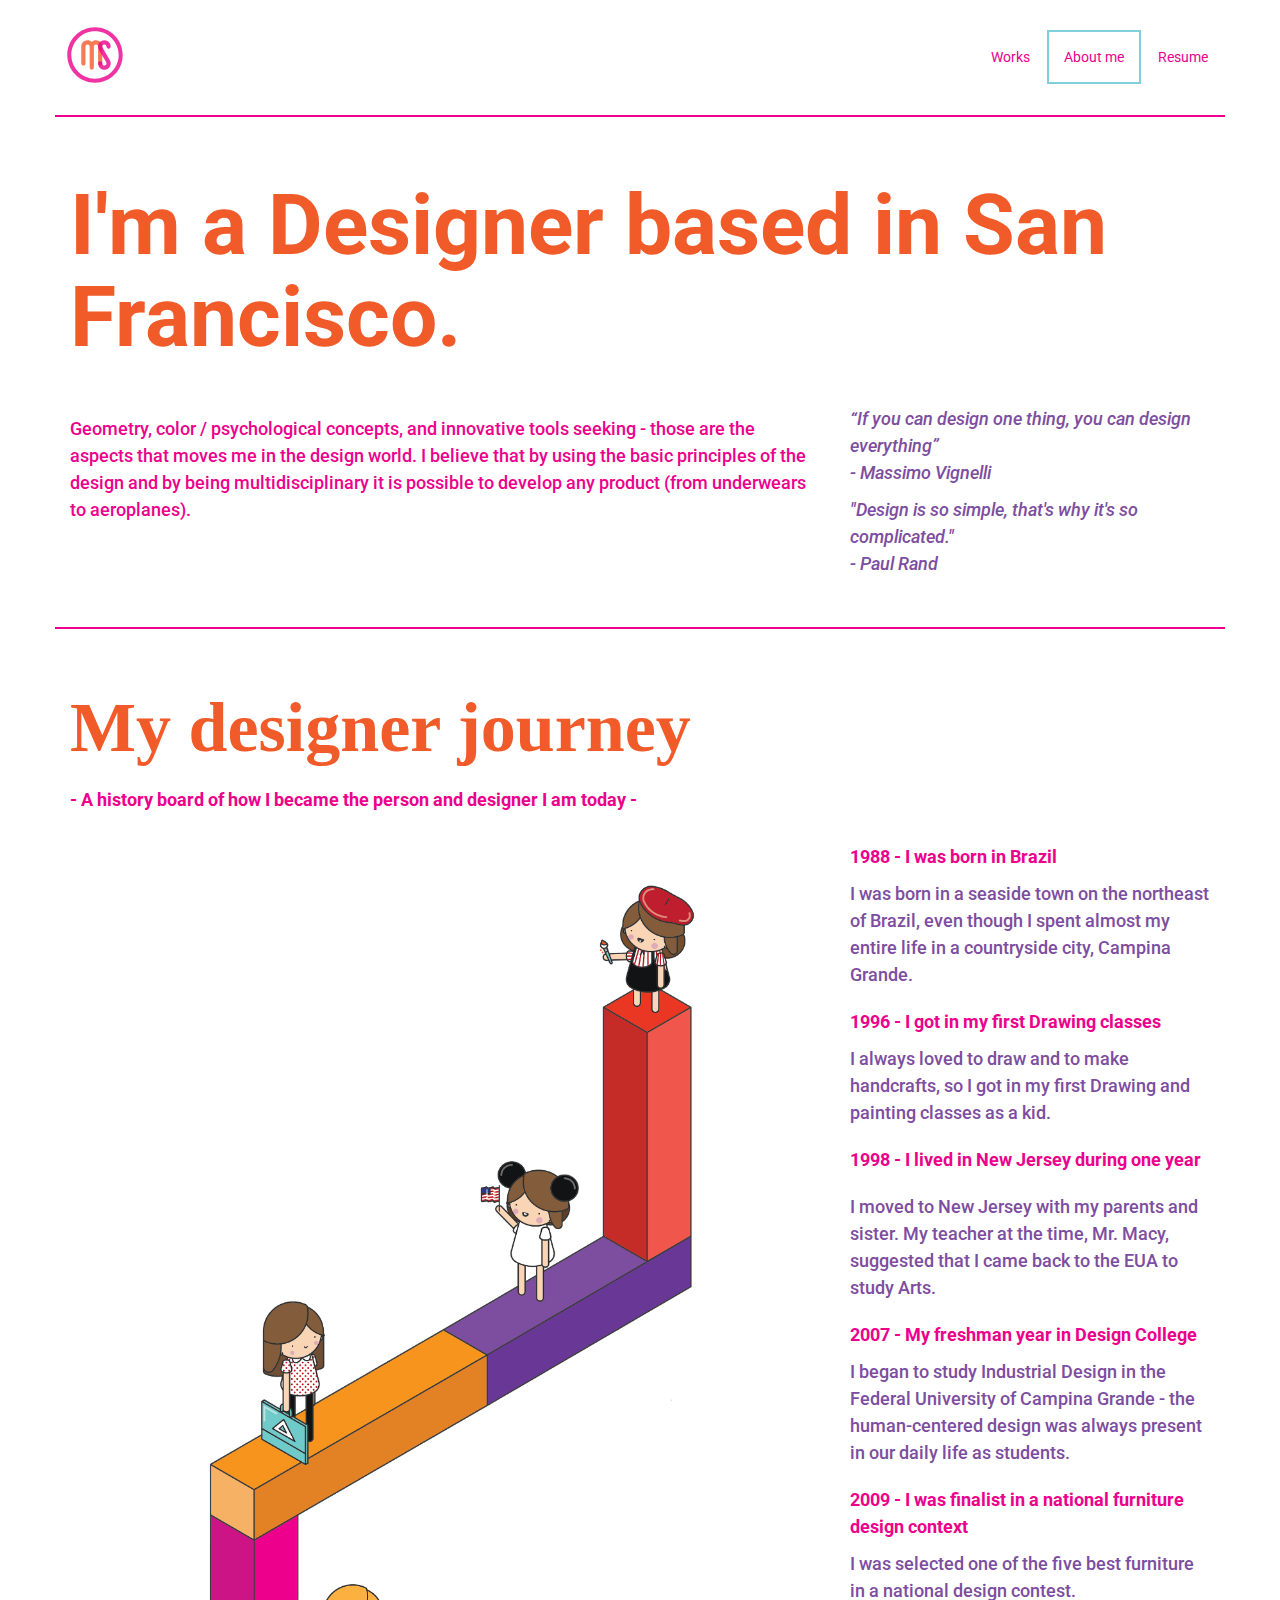
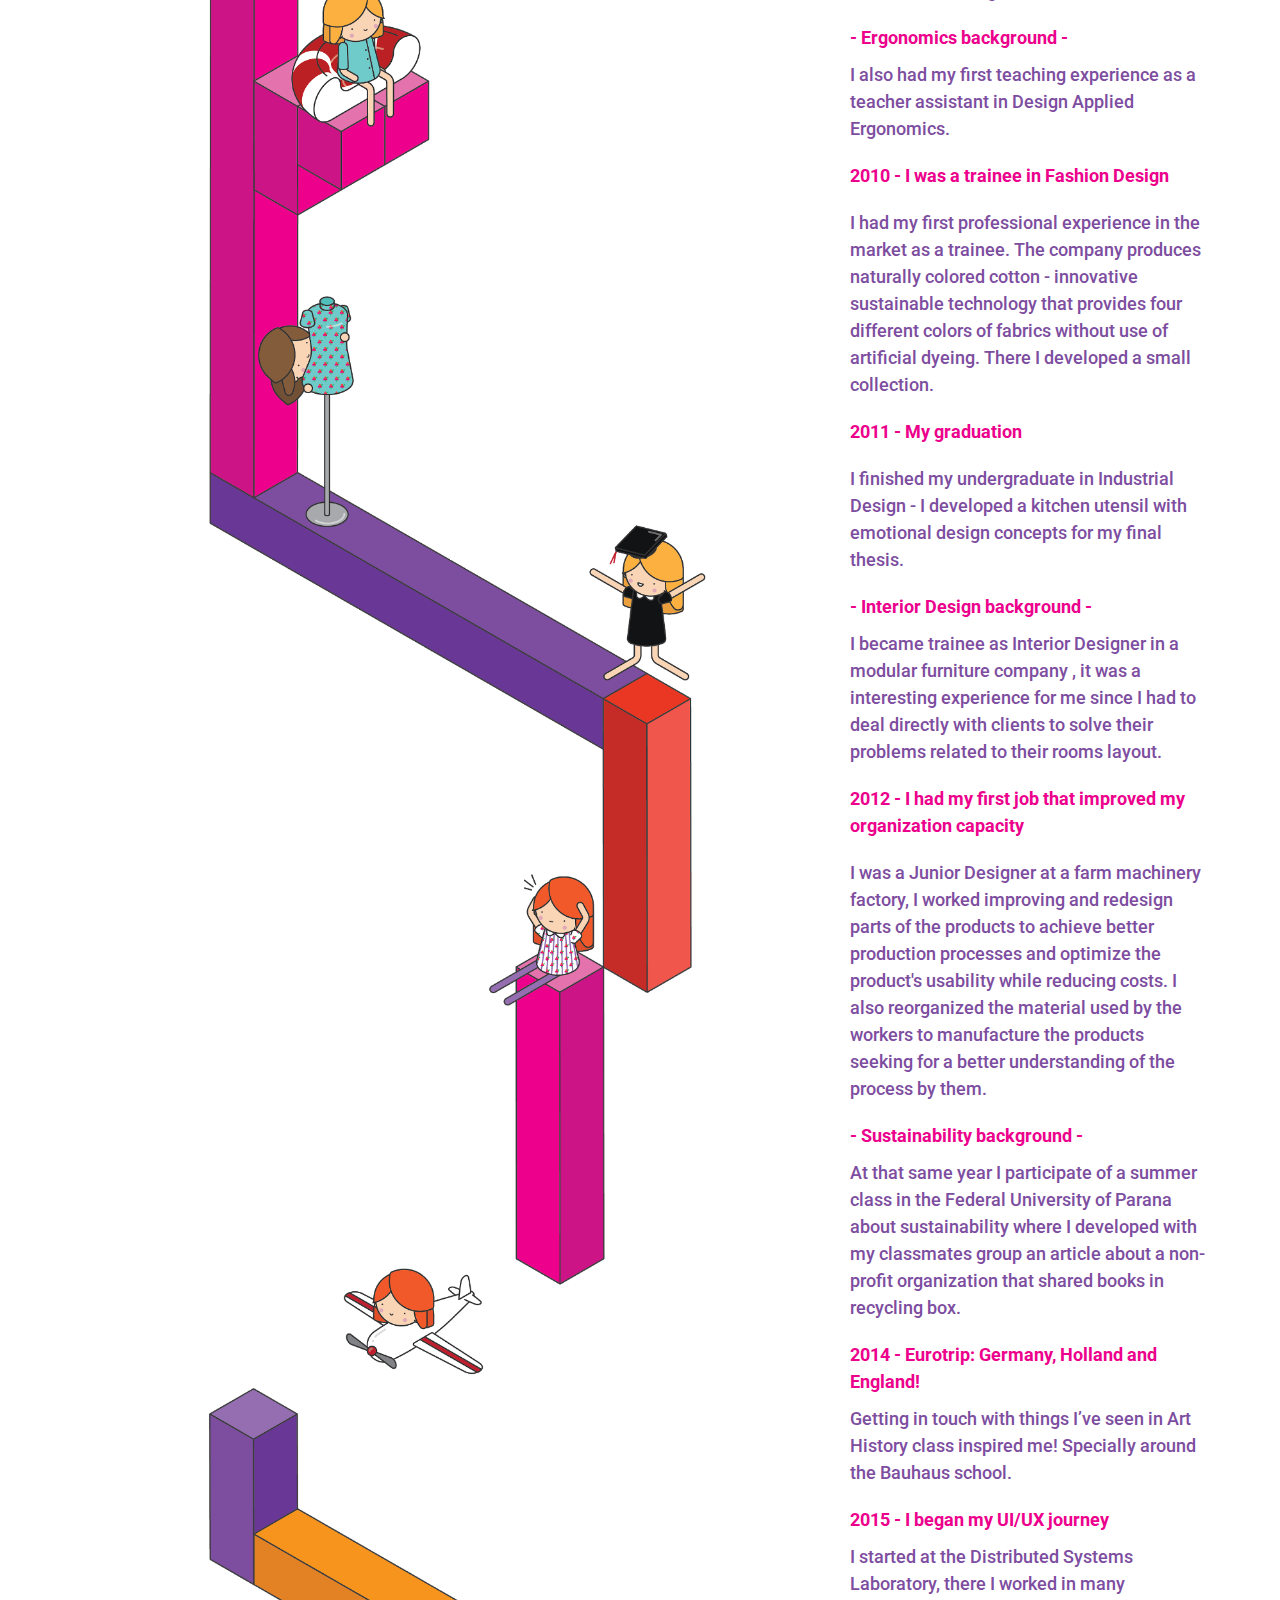
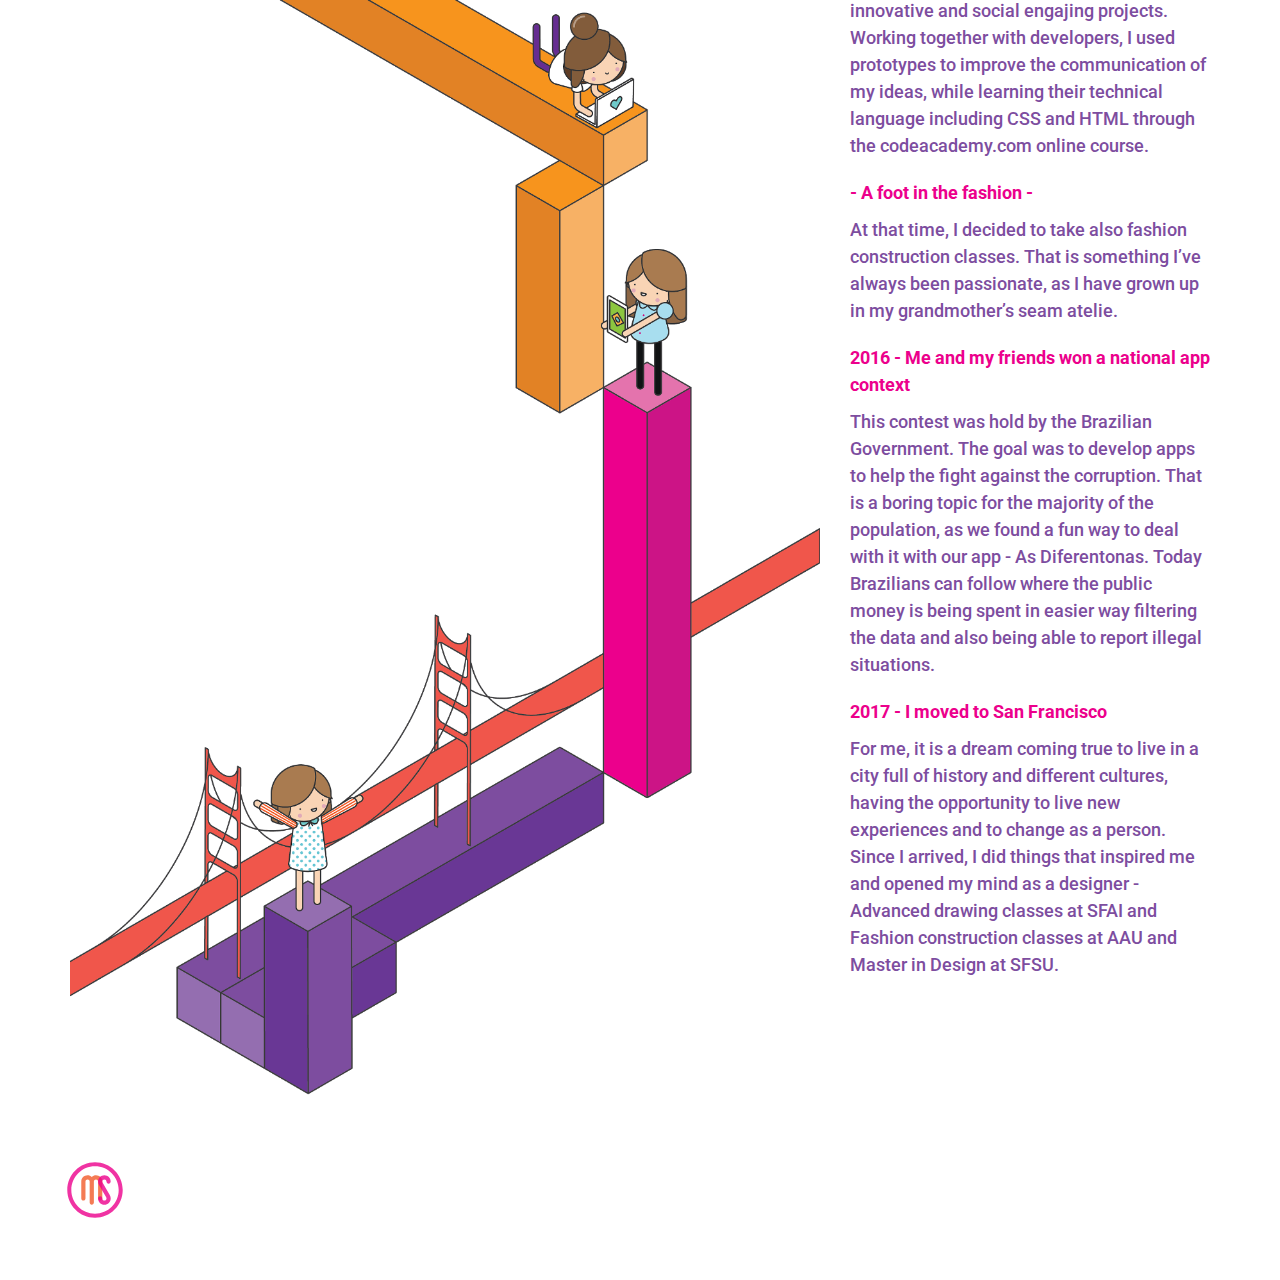
==== aboutme.html @ aea6d9ca "About me cores anos" ====
<!doctype html>
<html lang="en">
  <head>
    <title>Mariana Souto</title>
    <meta charset="utf-8">
    <meta name="viewport" content="width=device-width, initial-scale=1, shrink-to-fit=no">
    <link rel="shortcut icon" href="public/img/favicon.ico" type="image/x-icon">
    <link rel="icon" href="public/img/favicon.ico" type="image/x-icon">
    <link rel="manifest" href="public/manifest.json">

    <meta name="mobile-web-app-capable" content="yes">
    <meta name="apple-mobile-web-app-capable" content="yes">
    <meta name="application-name" content="Mariana Souto">
    <meta name="apple-mobile-web-app-title" content="Mariana Souto">
    <meta name="theme-color" content="#FFFFFF">
    <meta name="msapplication-navbutton-color" content="#FFFFFF">
    <meta name="apple-mobile-web-app-status-bar-style" content="black-translucent">
    <meta name="msapplication-starturl" content="/">

    <link rel="icon" type="image/png" sizes="32x32" href="https://soutoam.github.io/public/img/icon32.png">
    <link rel="icon" type="image/png" sizes="48x48" href="https://soutoam.github.io/public/img/icon48.png">
    <link rel="icon" type="image/png" sizes="96x96" href="https://soutoam.github.io/public/img/icon96.png">
    <link rel="icon" type="image/png" sizes="128x128" href="https://soutoam.github.io/public/img/icon128.png">
    <link rel="icon" type="image/png" sizes="144x144" href="https://soutoam.github.io/public/img/icon144.png">
    <link rel="icon" type="image/png" sizes="152x152" href="https://soutoam.github.io/public/img/icon152.png">
    <link rel="icon" type="image/png" sizes="192x192" href="https://soutoam.github.io/public/img/icon192.png">
    <link rel="apple-touch-icon" type="image/png" sizes="180x180" href="https://soutoam.github.io/public/img/iconbg180.png">
    <link rel="apple-touch-icon" type="image/png" sizes="167x167" href="https://soutoam.github.io/public/img/iconbg167.png">
    <link rel="apple-touch-icon" type="image/png" sizes="152x152" href="https://soutoam.github.io/public/img/iconbg152.png">
    <link rel="apple-touch-icon" type="image/png" sizes="120x120" href="https://soutoam.github.io/public/img/iconbg120.png">

    <link href="https://fonts.googleapis.com/css?family=Roboto" rel="stylesheet">
    <link rel="stylesheet" href="https://maxcdn.bootstrapcdn.com/bootstrap/3.3.7/css/bootstrap.min.css" integrity="sha384-BVYiiSIFeK1dGmJRAkycuHAHRg32OmUcww7on3RYdg4Va+PmSTsz/K68vbdEjh4u" crossorigin="anonymous">
    <link rel="stylesheet" href="public/css/style.css">
    <link rel="stylesheet" href="public/css/about.css">
  </head>
  <body>

    <nav class="navbar navbar-default navbar-fixed-top">
      <div class="container navbar-container">
        <div class="navbar-header">
          <button type="button" class="navbar-toggle collapsed" data-toggle="collapse" data-target="#bs-example-navbar-collapse-1" aria-expanded="false">
            <span class="sr-only">Toggle navigation</span>
            <span class="icon-bar"></span>
            <span class="icon-bar"></span>
            <span class="icon-bar"></span>
          </button>
          <a class="navbar-brand" href="index.html">
            <img src="public/img/ms.svg" alt="Mariana Souto" width="60" height="60">
          </a>
        </div>

        <div class="collapse navbar-collapse" id="bs-example-navbar-collapse-1">
          <ul class="nav navbar-nav navbar-right">
            <li><a href="/works.html">Works</a></li>
            <li class="active"><a href="/aboutme.html">About me <span class="sr-only">(current)</span></a></li>
            <li><a href="http://soutoam.github.io/public/resume.pdf" target="_blank">Resume</a></li>
          </ul>
        </div>
      </div>
    </nav>

    <div class="container container-theme">
      <h1 class="heading">I'm a Designer based in San Francisco.</h1>
      <br>
      <div class="row">
        <div class="col-md-8">
          <h3>Geometry, color / psychological concepts, and innovative tools seeking - those are the aspects that moves me in the design world. I believe that by using the basic principles of the design and by being multidisciplinary it is possible to develop any product (from underwears to aeroplanes).</h3>
        </div>
        <div class="col-md-4">
          <h4><i>“If you can design one thing, you can design everything”<p>- Massimo Vignelli</p></i></h4>
          <h4><i>"Design is so simple, that's why it's so complicated."<p>- Paul Rand</p></i></h4>
        </div>
      </div>
    </div>

    <div class="container">
      <div class="container-about-me">
        <div class="row">
          <div class="col-xs-12">
            <h2 class="heading journey">My designer journey</h2>
            <h3><strong>- A history board of how I became the person and designer I am today -</strong></h4>
          </div>
        </div>
      </div>
      <div class="row">
        <div class="col-6 col-md-8">
          <hr class="hr">
          <img src="public/img/bg_aboutme.png" alt="Deciframe" width="100%">
        </div>
        <div class="col-6 col-md-4">
          <h3><strong>1988 - I was born in Brazil</strong></h3>
          <h4>I was born in a seaside town on the northeast of Brazil,  even though I spent almost my entire life in a  countryside city, Campina Grande.</h4>
          <h3><strong>1996 - I got in my first Drawing classes</strong></h3>
          <h4>I always loved to draw and to make handcrafts, so I got in my first Drawing and painting classes as a kid.</h4>
          <h3><strong>1998 - I lived in New Jersey during one year</strong><h3>
          <h4>I moved to New Jersey with my parents and sister. My teacher at the time, Mr. Macy, suggested that I came back to the EUA to study Arts.<h4>
          <h3><strong>2007 - My freshman year in Design College</strong></h3>
          <h4>I began to study Industrial Design in the Federal University of Campina Grande - the human-centered design was always present in our daily life as students.</h4>
          <h3><strong>2009 - I was finalist in a national furniture design context</strong></h3>
          <h4>I was selected one of the five best furniture in a national design contest.</h4>
          <h3><strong>- Ergonomics background -</strong></h3>
          <h4>I also had my first teaching experience as a teacher assistant in Design Applied Ergonomics.<h4>
          <h3><strong>2010 - I was a trainee in Fashion Design</strong><h3>
          <h4>I had my first professional experience in the market as a trainee. The company produces naturally colored cotton - innovative sustainable technology that provides four different colors of fabrics without use of artificial dyeing. There I developed a small collection.<h4>
          <h3><strong>2011 - My graduation</strong><h3>
          <h4>I finished my undergraduate in Industrial Design - I developed a kitchen utensil with emotional design concepts for my final thesis.<h4>
          <h3><strong>- Interior Design background -</strong></h3>
          <h4>I became trainee as Interior Designer in a modular furniture company , it was a interesting experience for me since I had to deal directly with clients to solve their problems related to their rooms layout.</h4>
          <h3><strong>2012 - I had my first job that improved my organization capacity</strong><h3>
          <h4>I was a Junior Designer at a farm machinery factory, I worked improving and redesign parts of the products to achieve better production processes and optimize the product's usability while reducing costs. I also reorganized the material used by the workers to manufacture the products seeking for a better understanding of the process by them.</h4>
          <h3><strong>- Sustainability background -</strong></h3>
          <h4>At that same year I participate of a summer class in the Federal University of Parana about sustainability where I developed with my classmates group an article about a non-profit organization that shared books in recycling box.</h4>
          <h3><strong>2014 - Eurotrip: Germany, Holland and England!</strong></h3>
          <h4>Getting in touch with things I’ve seen in Art History class inspired me! Specially around the Bauhaus school.</h4>
          <h3><strong>2015 - I began my UI/UX journey</strong></h3>
          <h4>I started at the Distributed Systems Laboratory, there I worked in many innovative and social engajing projects. Working together with developers, I used prototypes to improve the communication of my ideas, while learning their technical language including CSS and HTML through the codeacademy.com online course.</h4>
          <h3><strong>- A foot in the fashion -</strong></h3>
          <h4>At that time, I decided to take also fashion construction classes. That is something I’ve always been passionate, as I have grown up in my grandmother’s seam atelie.</h4>
          <h3><strong>2016 - Me and my friends won a national app context</strong></h3>
          <h4>This contest was hold by the Brazilian Government. The goal was to develop apps to help the fight against the corruption. That is a boring topic for the majority of the population, as we found a fun way to deal with it with our app - As Diferentonas. Today Brazilians can follow where the public money is being spent in easier way filtering the data and also being able to report illegal situations.</h4>
          <h3><strong>2017 - I moved to San Francisco</strong></h3>
          <h4>For me, it is a dream coming true to live in a city full of history and different cultures, having the opportunity to live new experiences and to change as a person. Since I arrived, I did things that inspired me and opened my mind as a designer - Advanced drawing classes at SFAI and Fashion construction classes at AAU and Master in Design at SFSU.</h4>
        </div>
      </div>
      <div class="row up">
        <div class="col-12">
          <a class="navbar-brand" href="index.html">
            <img src="public/img/ms.svg" alt="Mariana Souto" width="60" height="60">
          </a>
         </div>
       </div>
    </div>

    <script src="https://ajax.googleapis.com/ajax/libs/jquery/1.12.4/jquery.min.js"></script>
    <script src="https://maxcdn.bootstrapcdn.com/bootstrap/3.3.7/js/bootstrap.min.js" integrity="sha384-Tc5IQib027qvyjSMfHjOMaLkfuWVxZxUPnCJA7l2mCWNIpG9mGCD8wGNIcPD7Txa" crossorigin="anonymous"></script>
  </body>
</html>
---- public/css/style.css ----
/*
#FCAF17
#F15A29
#EC008C
#7D4D9F
#80D0DC
#6DC8BD
*/

body, html {
  font-family: 'Roboto', sans-serif;
}
body {
  margin-top: 120px;
}
.hr {
  border: none;
  margin-bottom: 40px;
}
.navbar-container {
  border-bottom: solid 2px #EC008C;
  padding-bottom: 20px;
}
.heading {
  font-size: 6em;
  font-weight: bold;
  color: #F15A29;
}
.heading > strong {
  color: #EC008C;
}
.heading-container {
  padding-left: 40px;
  padding-right: 40px;
}
.heading-container > p {
  font-size: 2em;
  color: #F15A29;
}
@media (max-width:768px) {
  .heading {
    font-size: 2.3em;
  }
  .heading-container {
    padding: 0 20px;
  }
}
.container-theme {
  border-bottom: solid 2px #EC008C;
  padding-top: 40px;
  padding-bottom: 40px;
  margin-bottom: 40px;
}
@media (min-width:992px) {
  .container-no-padding {
    padding-right: 0;
    padding-left: 0;
  }
}
.grid {
  height: calc(100vh - 143px);
}
@media (min-width: 768px) {
  .grid {
    height: 750px;
  }
}
@media (min-width: 992px) {
  .grid {
    height: 970px;
  }
}
@media (min-width: 1200px) {
  .grid {
    height: 1170px;
  }
}
.grid-elements {
  display: grid;
  grid-template-columns: repeat(6, 1fr);
  grid-template-rows: repeat(6, 1fr);
  grid-template-areas:
    "work1 work1 work2 work2 work3 work3"
    "work1 work1 work2 work2 work3 work3"
    "work4 work4 logo1 logo2 work3 work3"
    "work4 work4 work5 work5 logo3 logo3"
    "work6 work6 work6 logo4 work7 work7"
    "work6 work6 work6 logo4 work7 work7"
}
.grid-el {
  margin-right: 10px;
  margin-bottom: 10px;
  color: #fff;
  line-height: 0.9em;
  padding: 5px;
  font-size: 0.9em;
  font-weight: bold;
  background-size: cover;
}
@media (min-width: 768px) {
  .grid-el {
    padding: 5px;
    font-size: 2.3em;
  }
}
@media (min-width: 992px) {
  .grid-el {
    padding: 15px;
    font-size: 1em;
  }
}
@media (min-width: 1200px) {
  .grid-el {
    font-size: 4em;
  }
}
.grid-el.last {
  margin-right: 0;
  margin-bottom: 10px;
}
.work1 { background-color: #EC008C; grid-area: work1; background-image: url("../img/work_wikilibras.png");  } .work1 > a {color: #FFFFFF;}
.work2 { background-color: #FCAF17; grid-area: work2; background-image: url("../img/work_diferentonas.png");} .work2 > a {color: #FFFFFF;}
.work3 { background-color: #7D4D9F; grid-area: work3; background-image: url("../img/work_contribua.png");   } .work3 > a {color: #FFFFFF;}
.work4 { background-color: #6DC8BD; grid-area: work4; background-image: url("../img/work_deciframe.png");   } .work4 > a {color: #FFFFFF;}
.work5 { background-color: #80D0DC; grid-area: work5; background-image: url("../img/work_ws.png");          } .work5 > a {color: #FFFFFF;}
.work6 { background-color: #7D4D9F; grid-area: work6; background-image: url("../img/work_tcc.png");         } .work6 > a {color: #FFFFFF;}
.work7 { background-color: #F15A29; grid-area: work7; background-image: url("../img/work_fold.png");        } .work7 > a {color: #FFFFFF;}
.logo1 { background-color: #FFFFFF; grid-area: logo1; border: solid 2px #7D4D9F; } .logo1 > a {color: #7D4D9F;}
.logo2 { background-color: #FFFFFF; grid-area: logo2; border: solid 2px #EC008C; } .logo2 > a {color: #EC008C;}
.logo3 { background-color: #FFFFFF; grid-area: logo3; border: solid 2px #80D0DC; } .logo3 > a {color: #80D0DC;}
.logo4 { background-color: #FFFFFF; grid-area: logo4; border: solid 2px #FCAF17; } .logo4 > a {color: #FCAF17;}

.grid-el > a {
  display: flex;
  align-items: flex-end;
  width: 100%;
  height: 100%;
}
.grid-el > a:link,
.grid-el > a:visited {
  text-decoration: none;
}
.grid-el > a:hover,
.grid-el > a:active {
  text-decoration: none;
}
.featured-title {
  font-size: 2.5em;
  font-weight: bold;
  color: #EC008C;
}
.featured-text {
  color: #EC008C;
  font-size: 1.2em;
}
.featured-content {
  font-size: 1em;
  padding: 10px;
  margin-bottom: 40px;
  color: #FFFFFF;
}
@media (min-width: 768px) {
  .featured-content {
    padding: 40px;
    font-size: 2em;
  }
}
@media (min-width: 992px) {
  .featured-content {
    padding: 40px;
    font-size: 3em;
  }
}
.featured-content-a {
  background-color: #80D0DC;
}
.featured-content-b {
  background-color: #7D4D9F;
}

/* TIMELINE */
.timeline-box {
  position: relative;
  padding-top: 27px;
  border: solid 2px #EC008C;
  color: #EC008C;
}
.timeline-box:before {
  content: ' ';
  position: absolute;
  top: 50px;
  left: 50%;
  bottom: 20px;
  transform: translateX(-50%);
  width: 2px;
  background-color: #EC008C;
}
.timeline-entry-title {
  font-size: 32px;
  margin: 0 0 0 20px;
}
.timeline-entry-title:before {
  content: '';
  position: absolute;
  width: 20px;
  height: 20px;
  border: 2px solid #EC008C;
  background-color:#FFFFFF;
  border-radius: 50%;
  top: 50%;
  transform: translateY(-50%);
  left: -10px;
  z-index: 1000;
}
.timeline-entry-odd > div > .timeline-entry-title {
  text-align: right;
  margin: 0 20px 0 0;
}
.timeline-entry-odd > div > .timeline-entry-title:before {
  left: inherit;
  right: -10px;
}
.timeline-entry-text {
  text-align: right;
  padding: 10px 20px 20px 20px;
  font-size: 1.2em;
}
.timeline-entry-odd > div > .timeline-entry-text {
  text-align: left;
}
/* END TIMELINE */

/* MONALISA OVERHIDE */
a {
  color: #EC008C;
}
.navbar-default {
  padding: 15px 15px 0 15px;
  background-color: #fff;
  border: none;
}
.navbar-brand {
  padding: 8px;
  border: solid 2px;
  border-color: transparent;
  border-radius: 50%;
  height: 80px;
  width: 80px;
}
.navbar-brand:hover, .navbar-brand:active, .navbar-brand.active {
   border-color: #80D0DC;
}
.navbar-default .navbar-collapse, .navbar-default .navbar-form {
  border-color: transparent;
}
.navbar-collapse {
  margin-top: 15px;
}
.navbar-default .navbar-nav>li>a {
  border: solid 2px;
  border-color: transparent;
  color: #EC008C;
}
.navbar-default .navbar-nav>li>a:focus, .navbar-default .navbar-nav>li>a:hover {
  color: #EC008C;
}
.navbar-default .navbar-nav>.active>a, .navbar-default .navbar-nav>.active>a:focus, .navbar-default .navbar-nav>.active>a:hover {
  background-color: #fff;
  border-color: #80D0DC;
  color: #EC008C;
}
---- public/css/about.css ----
.journey {
  font-size: 5em;
  font-family: roboto-bold;
}

h3 {
  color: #EC008C;
  font-size: 18px;
  line-height: 150%;
}

h4 {
  color: #7D4D9F;
  font-size: 18px;
  line-height: 150%;
}

.center {
    display: block;
    margin-left: auto;
    margin-right: auto;
    width: 50%;
}

.up {
  margin-top: 50px;
  margin-bottom: 50px;
  border: 50px;
  vertical-align: middle;
}

}

@media (max-width:768px) {
  .journey {
    font-size: 3em;

  }
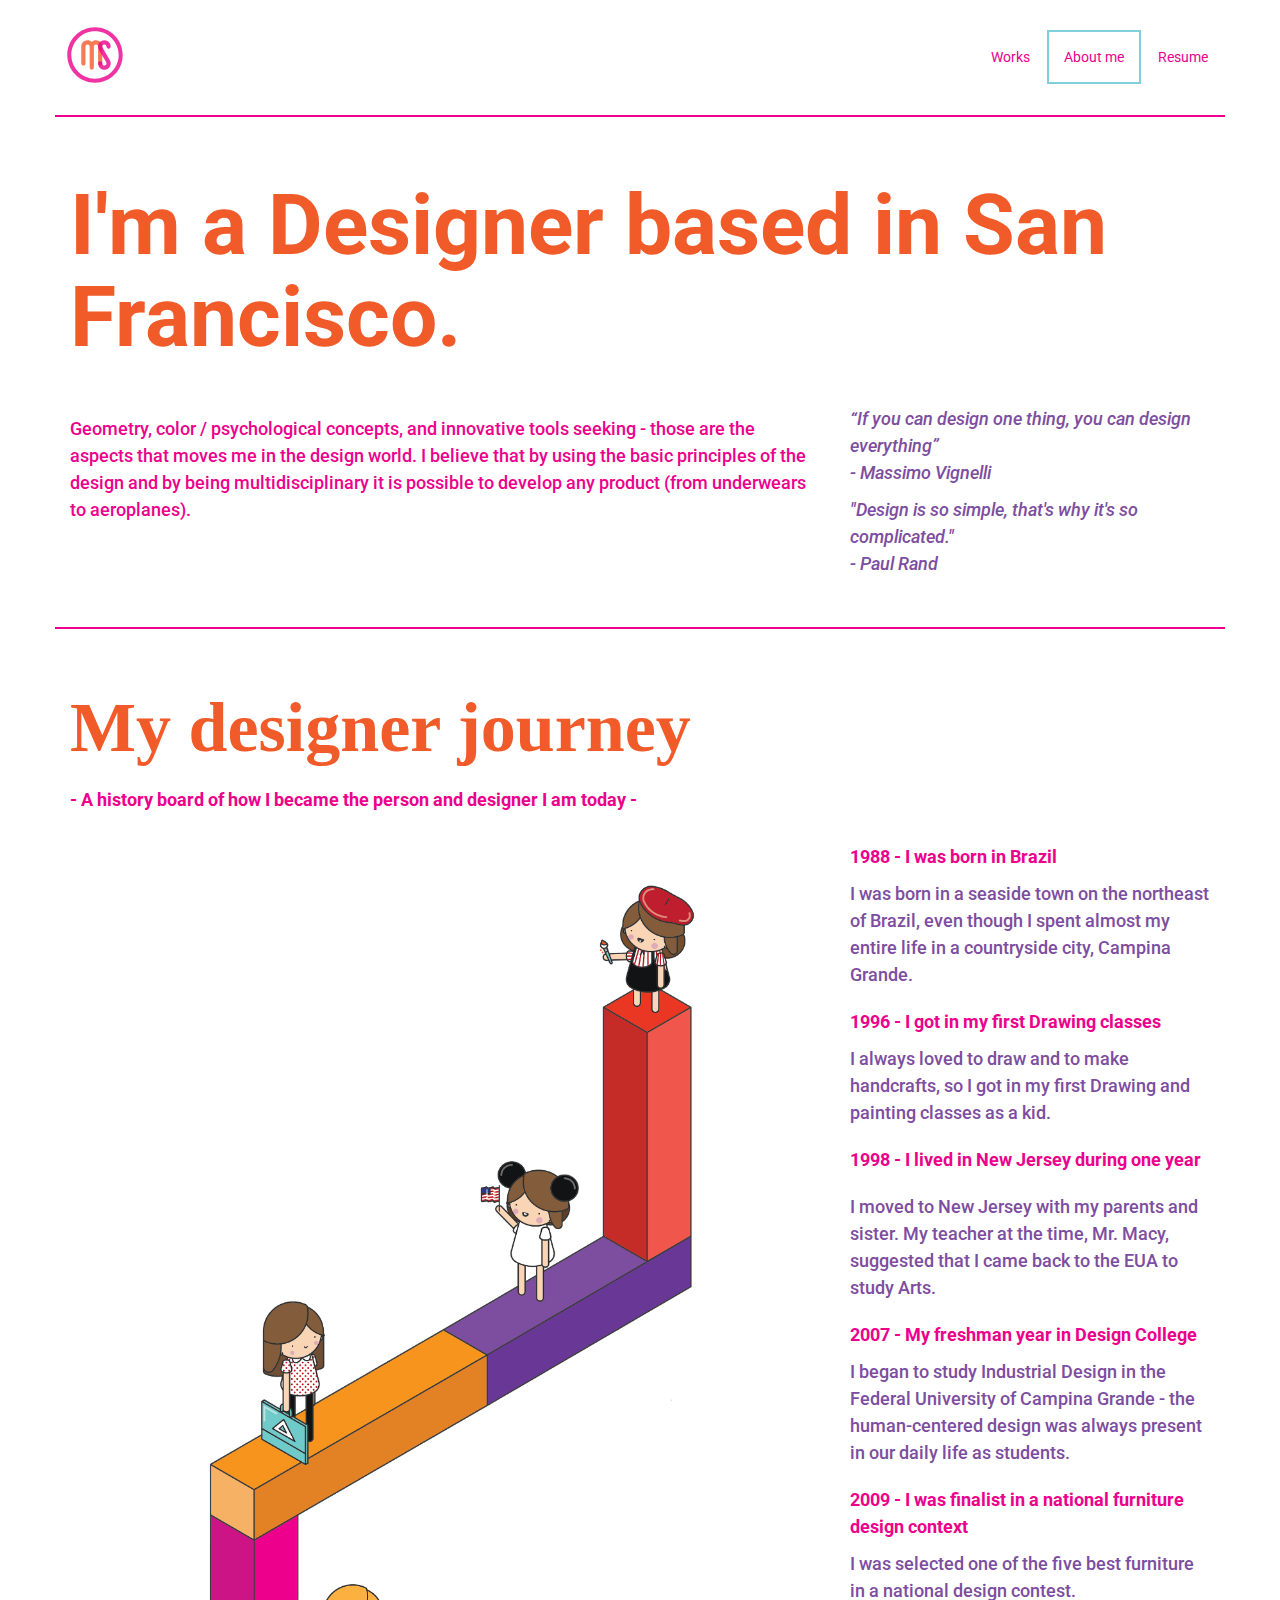
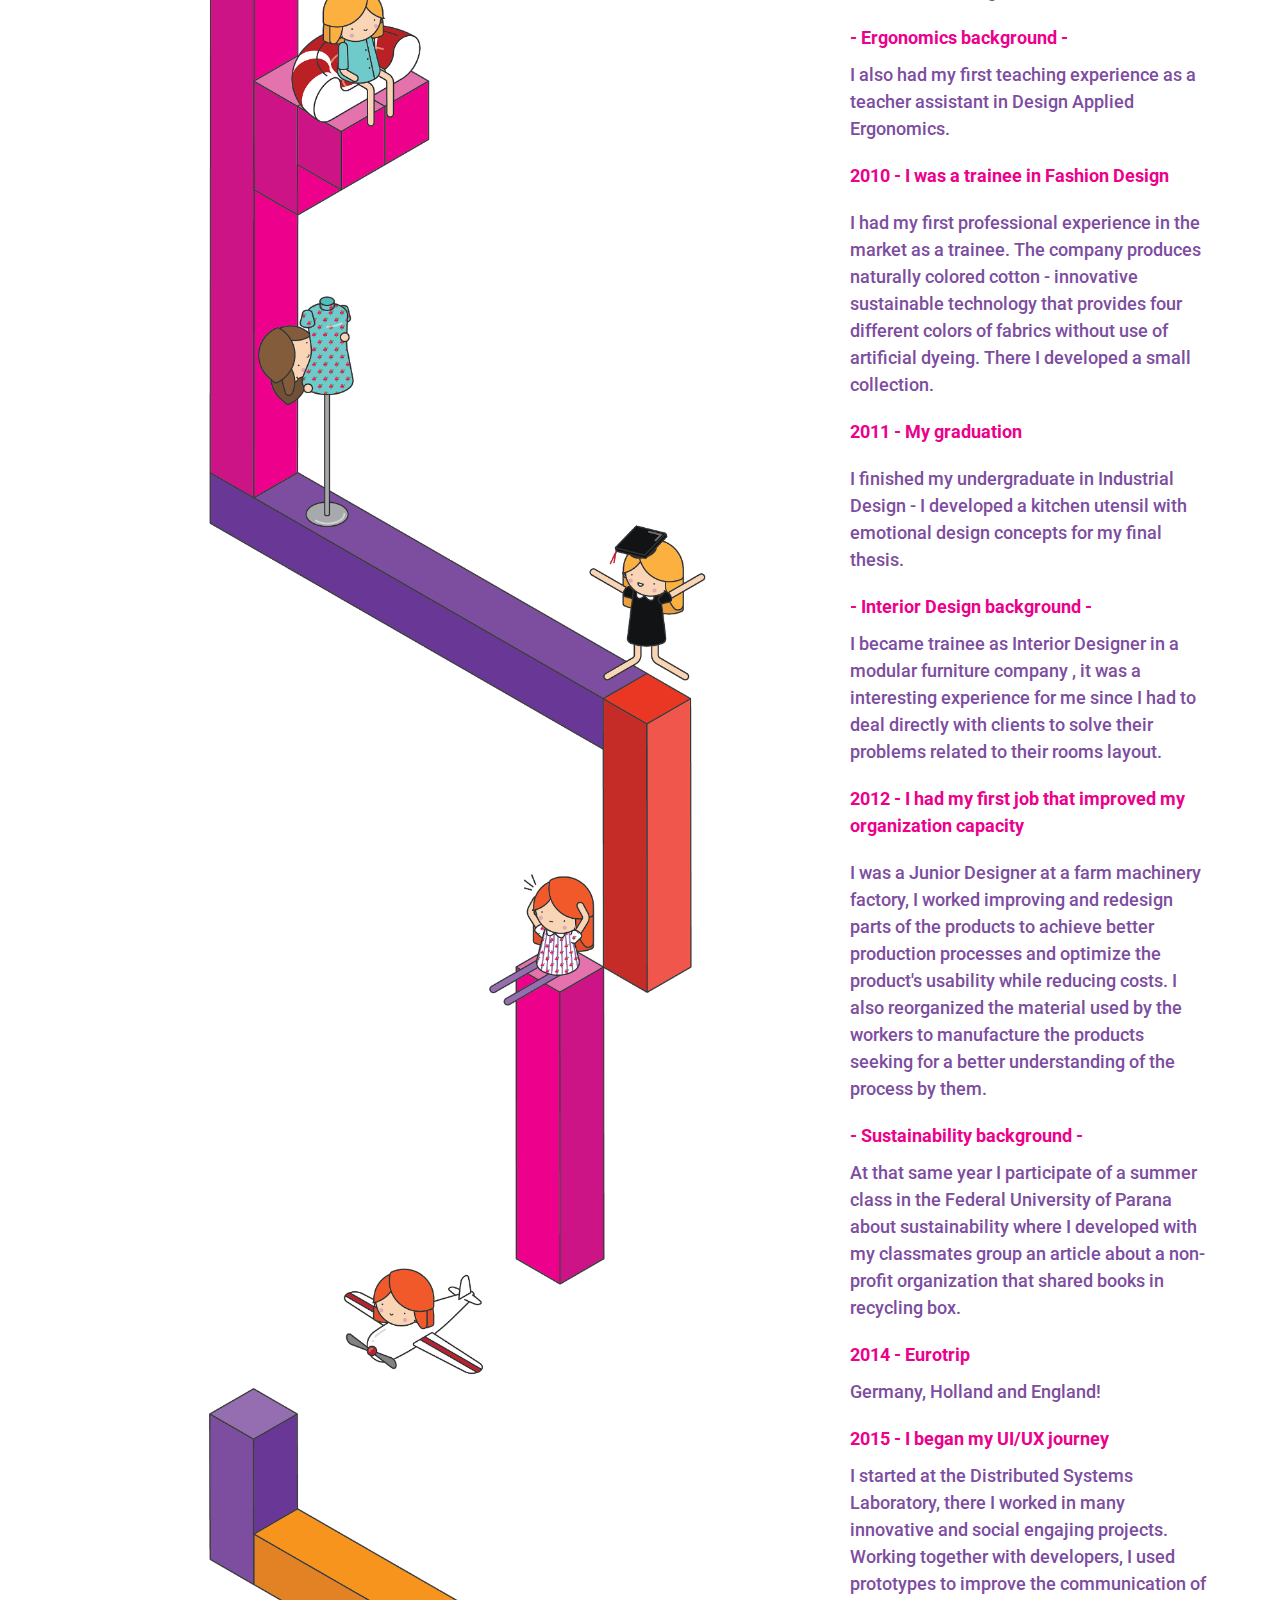
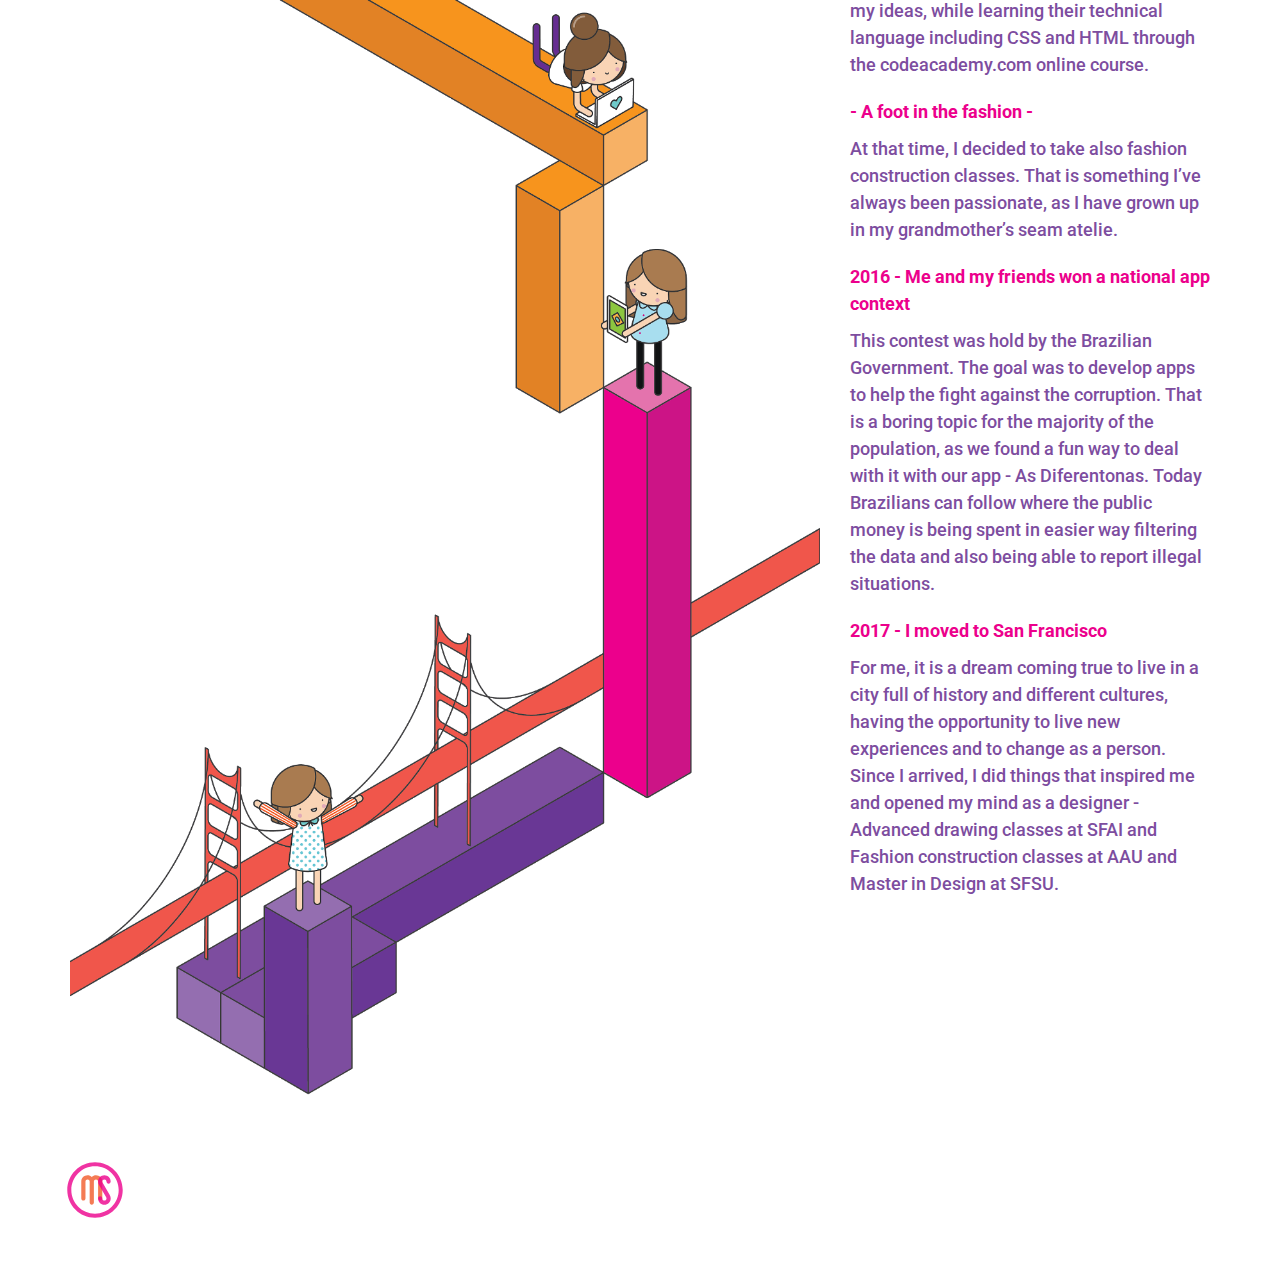
==== commit 91af27e6: "pagina de illustration" ====
--- a/aboutme.html
+++ b/aboutme.html
@@ -111,8 +111,8 @@
           <h4>I was a Junior Designer at a farm machinery factory, I worked improving and redesign parts of the products to achieve better production processes and optimize the product's usability while reducing costs. I also reorganized the material used by the workers to manufacture the products seeking for a better understanding of the process by them.</h4>
           <h3><strong>- Sustainability background -</strong></h3>
           <h4>At that same year I participate of a summer class in the Federal University of Parana about sustainability where I developed with my classmates group an article about a non-profit organization that shared books in recycling box.</h4>
-          <h3><strong>2014 - Eurotrip: Germany, Holland and England!</strong></h3>
-          <h4>Getting in touch with things I’ve seen in Art History class inspired me! Specially around the Bauhaus school.</h4>
+          <h3><strong>2014 - Eurotrip</strong></h3>
+          <h4>Germany, Holland and England!</h4>
           <h3><strong>2015 - I began my UI/UX journey</strong></h3>
           <h4>I started at the Distributed Systems Laboratory, there I worked in many innovative and social engajing projects. Working together with developers, I used prototypes to improve the communication of my ideas, while learning their technical language including CSS and HTML through the codeacademy.com online course.</h4>
           <h3><strong>- A foot in the fashion -</strong></h3>
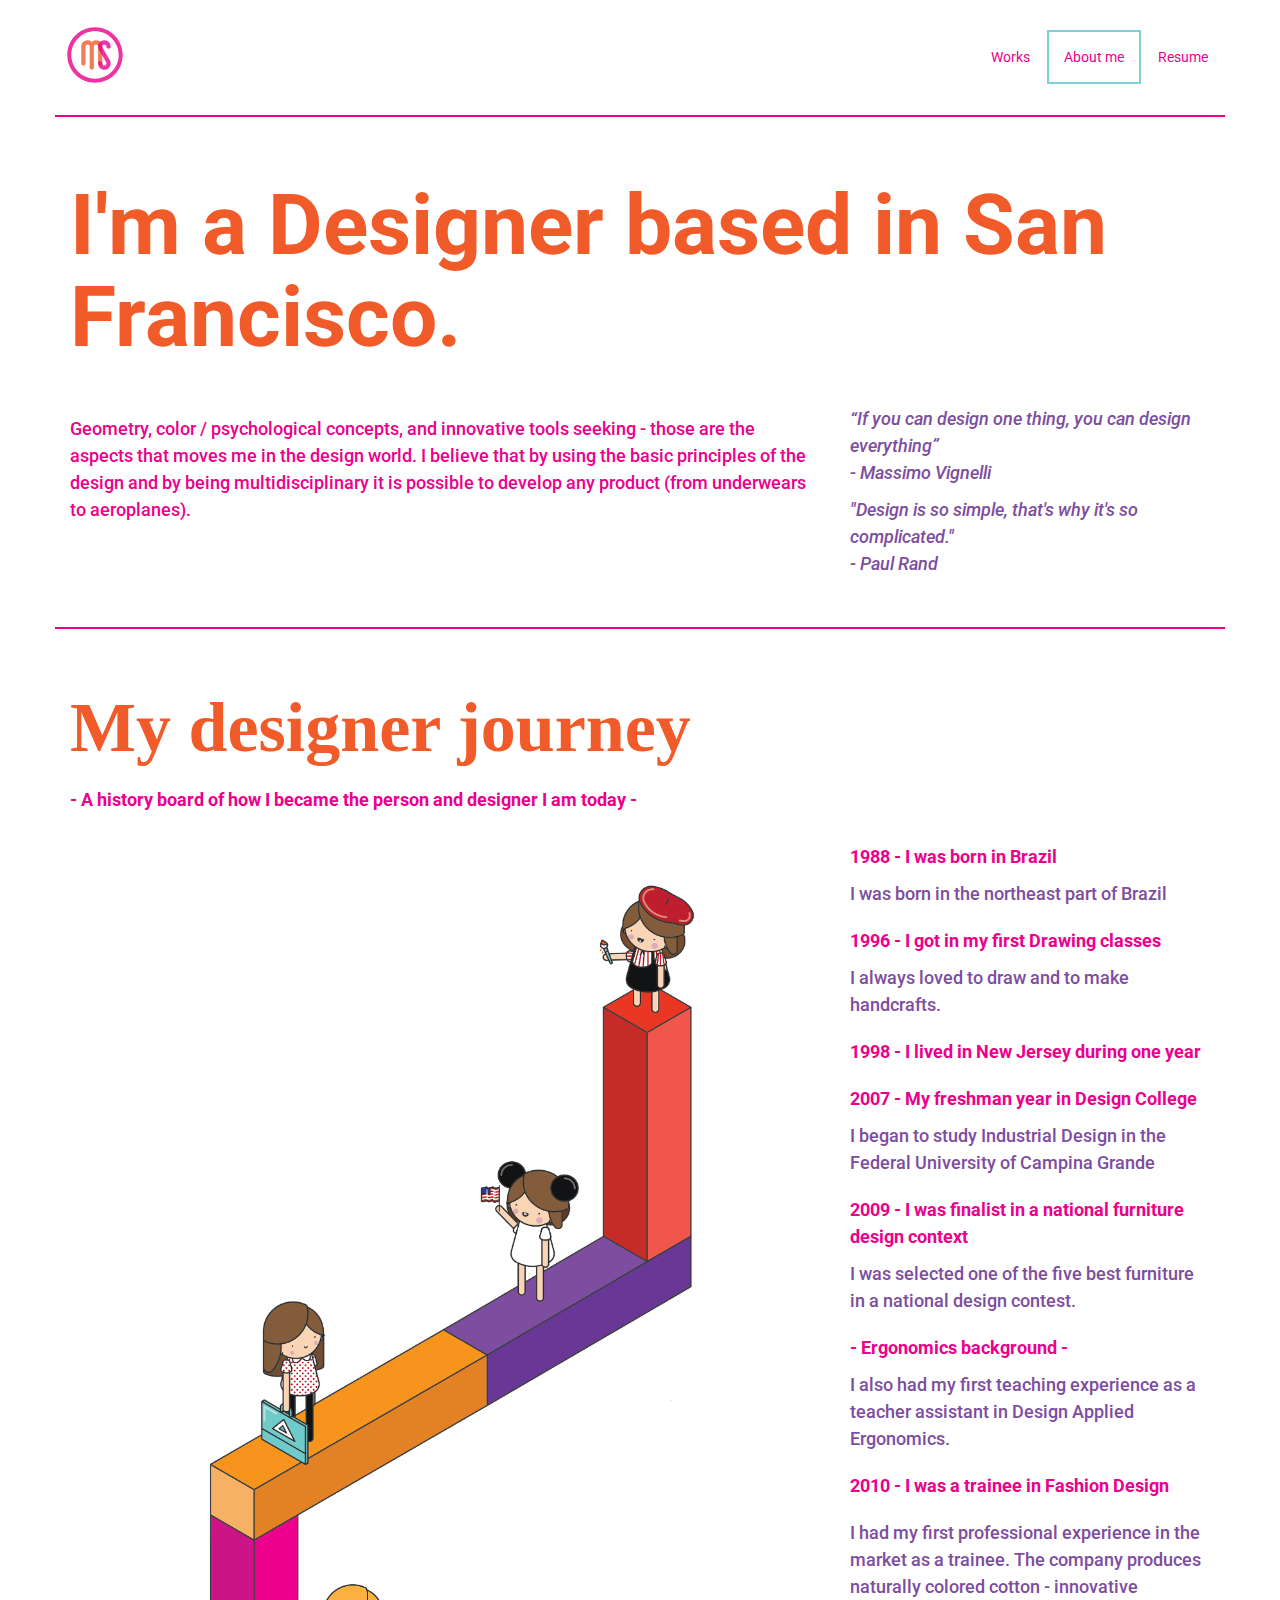
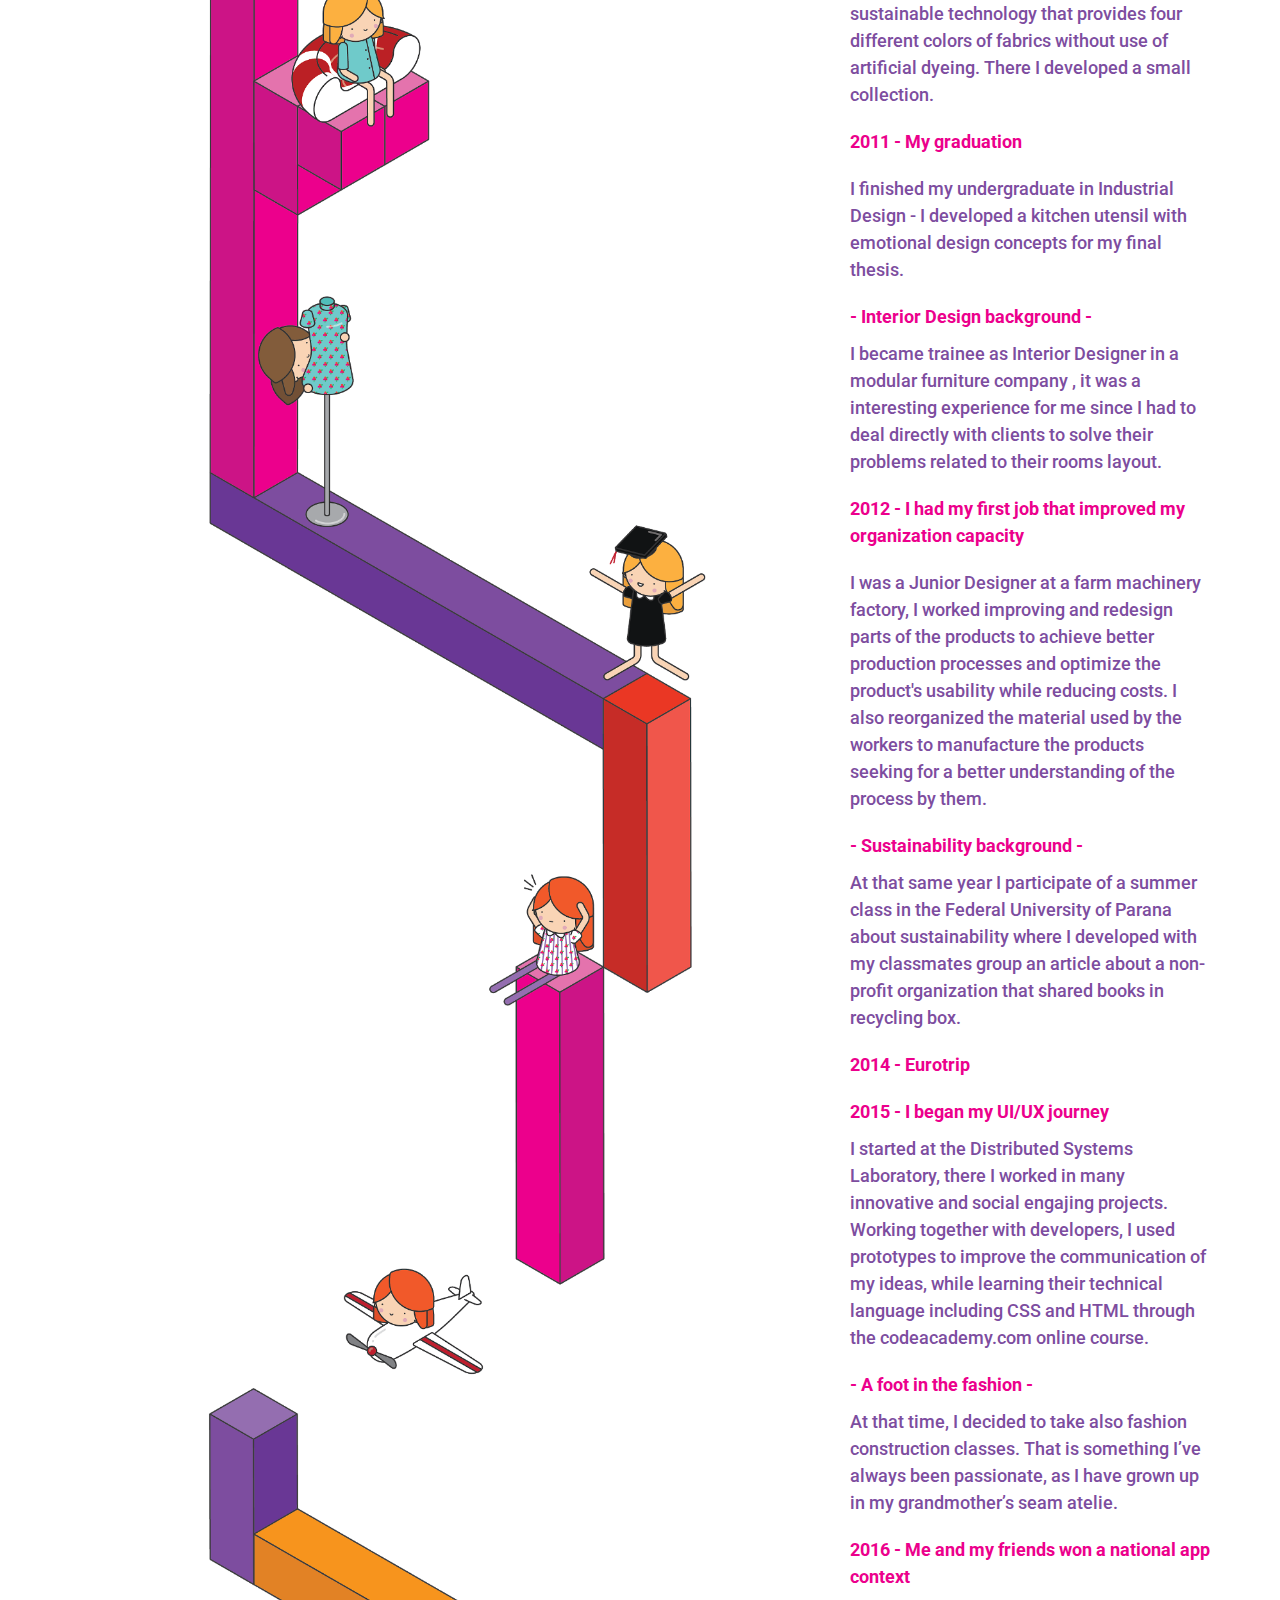
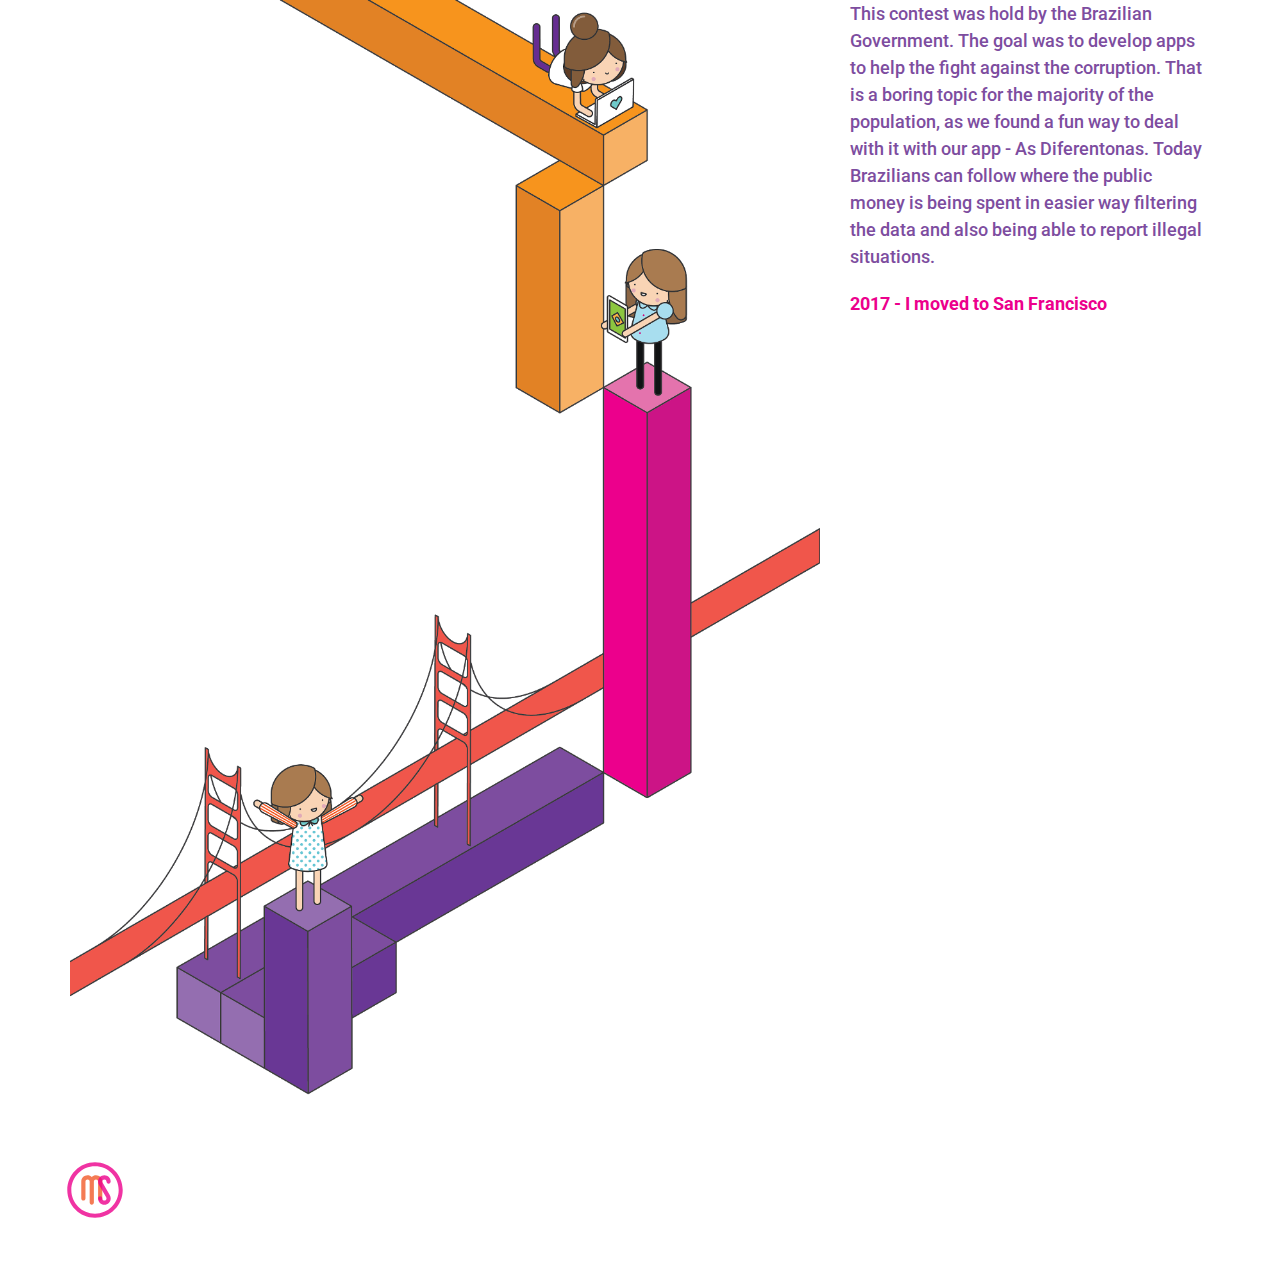
==== commit 456c674f: "about text alteration" ====
--- a/aboutme.html
+++ b/aboutme.html
@@ -90,13 +90,12 @@
         </div>
         <div class="col-6 col-md-4">
           <h3><strong>1988 - I was born in Brazil</strong></h3>
-          <h4>I was born in a seaside town on the northeast of Brazil,  even though I spent almost my entire life in a  countryside city, Campina Grande.</h4>
+          <h4>I was born in the northeast part of Brazil</h4>
           <h3><strong>1996 - I got in my first Drawing classes</strong></h3>
-          <h4>I always loved to draw and to make handcrafts, so I got in my first Drawing and painting classes as a kid.</h4>
+          <h4>I always loved to draw and to make handcrafts.</h4>
           <h3><strong>1998 - I lived in New Jersey during one year</strong><h3>
-          <h4>I moved to New Jersey with my parents and sister. My teacher at the time, Mr. Macy, suggested that I came back to the EUA to study Arts.<h4>
           <h3><strong>2007 - My freshman year in Design College</strong></h3>
-          <h4>I began to study Industrial Design in the Federal University of Campina Grande - the human-centered design was always present in our daily life as students.</h4>
+          <h4>I began to study Industrial Design in the Federal University of Campina Grande </h4>
           <h3><strong>2009 - I was finalist in a national furniture design context</strong></h3>
           <h4>I was selected one of the five best furniture in a national design contest.</h4>
           <h3><strong>- Ergonomics background -</strong></h3>
@@ -112,7 +111,6 @@
           <h3><strong>- Sustainability background -</strong></h3>
           <h4>At that same year I participate of a summer class in the Federal University of Parana about sustainability where I developed with my classmates group an article about a non-profit organization that shared books in recycling box.</h4>
           <h3><strong>2014 - Eurotrip</strong></h3>
-          <h4>Germany, Holland and England!</h4>
           <h3><strong>2015 - I began my UI/UX journey</strong></h3>
           <h4>I started at the Distributed Systems Laboratory, there I worked in many innovative and social engajing projects. Working together with developers, I used prototypes to improve the communication of my ideas, while learning their technical language including CSS and HTML through the codeacademy.com online course.</h4>
           <h3><strong>- A foot in the fashion -</strong></h3>
@@ -120,7 +118,6 @@
           <h3><strong>2016 - Me and my friends won a national app context</strong></h3>
           <h4>This contest was hold by the Brazilian Government. The goal was to develop apps to help the fight against the corruption. That is a boring topic for the majority of the population, as we found a fun way to deal with it with our app - As Diferentonas. Today Brazilians can follow where the public money is being spent in easier way filtering the data and also being able to report illegal situations.</h4>
           <h3><strong>2017 - I moved to San Francisco</strong></h3>
-          <h4>For me, it is a dream coming true to live in a city full of history and different cultures, having the opportunity to live new experiences and to change as a person. Since I arrived, I did things that inspired me and opened my mind as a designer - Advanced drawing classes at SFAI and Fashion construction classes at AAU and Master in Design at SFSU.</h4>
         </div>
       </div>
       <div class="row up">
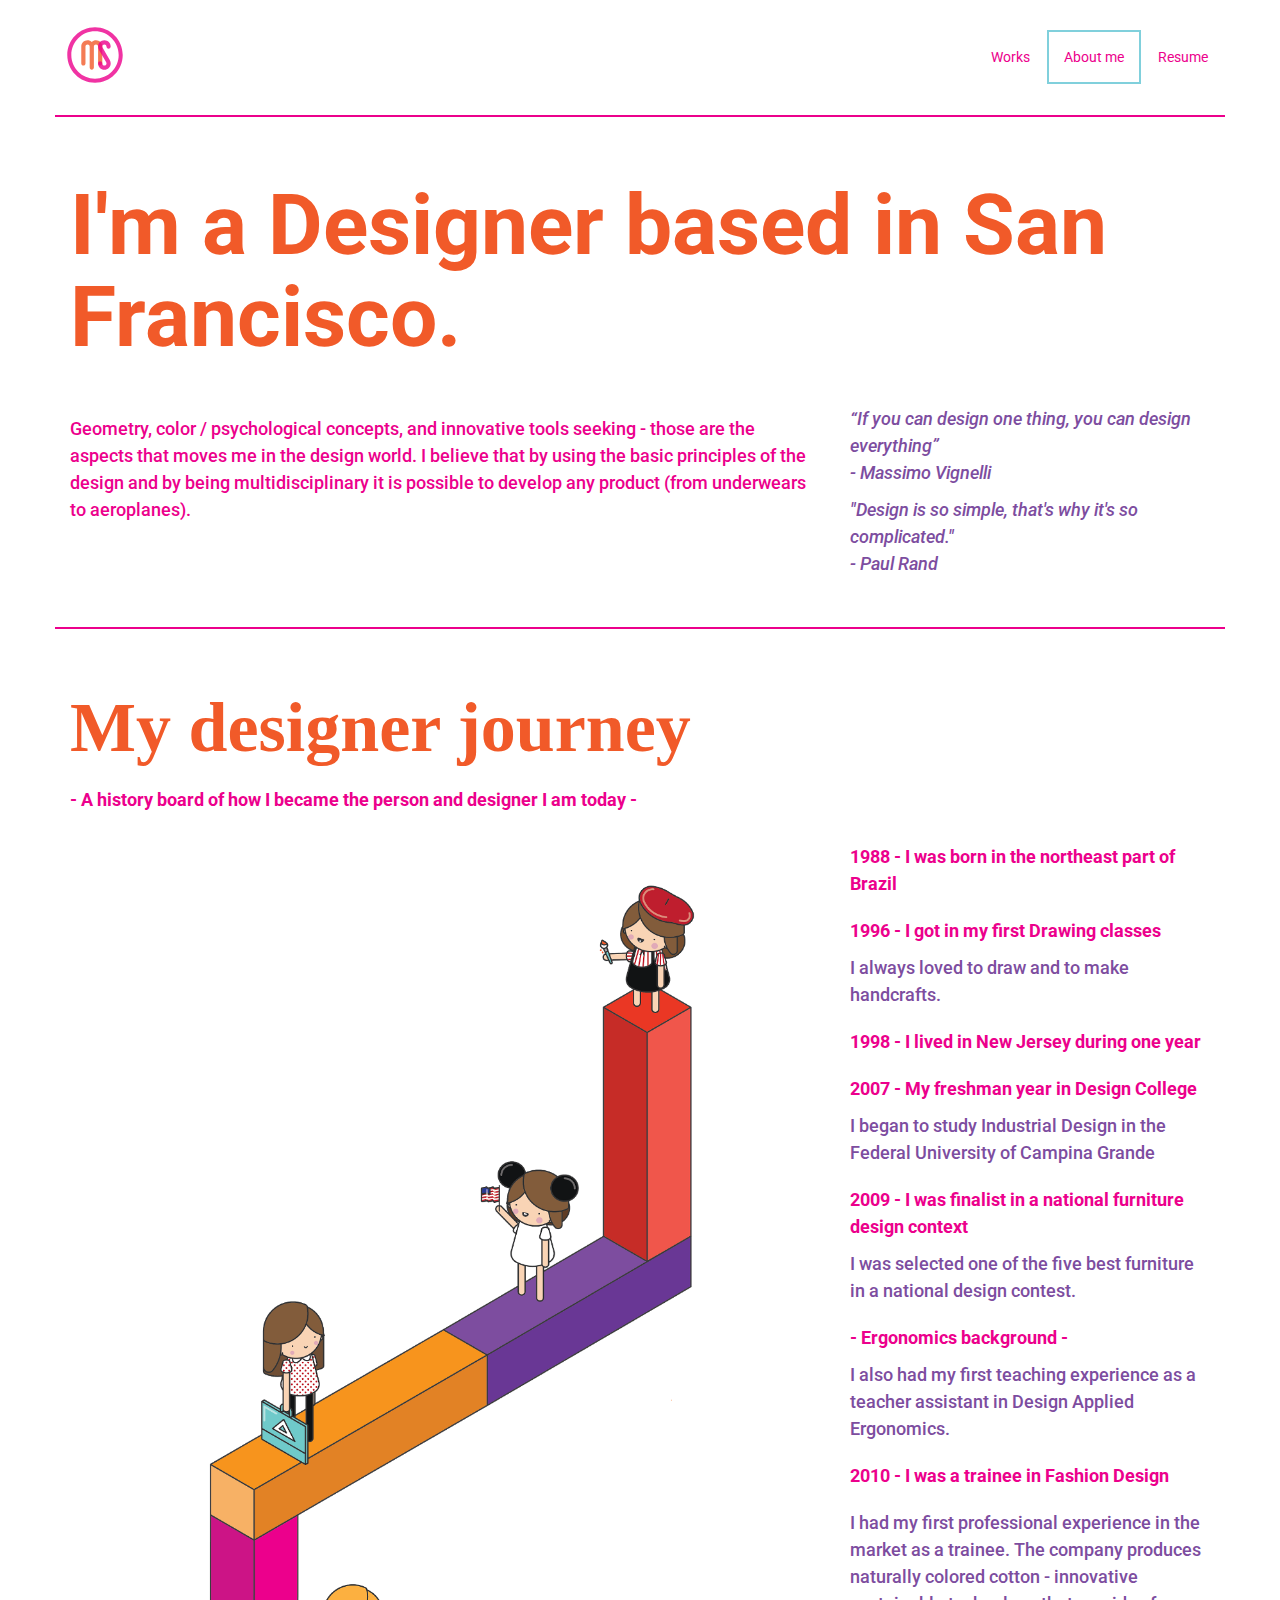
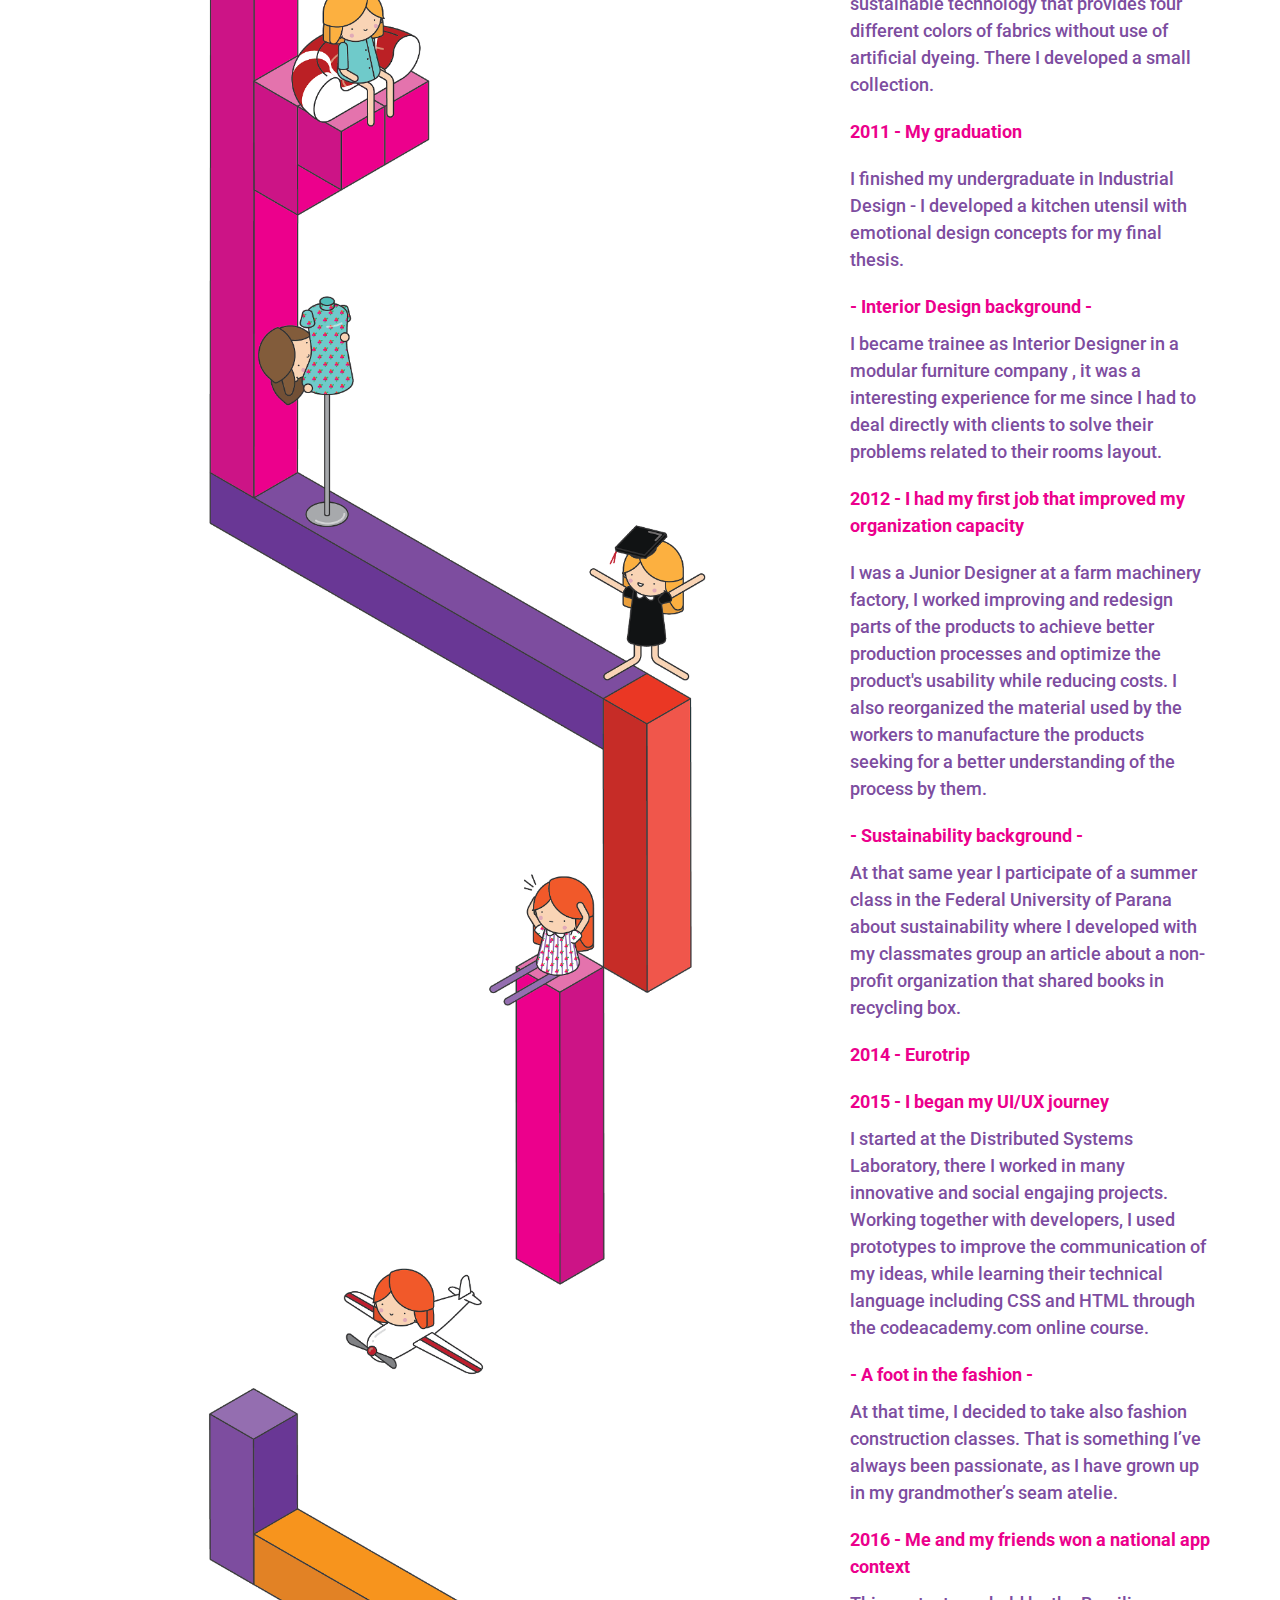
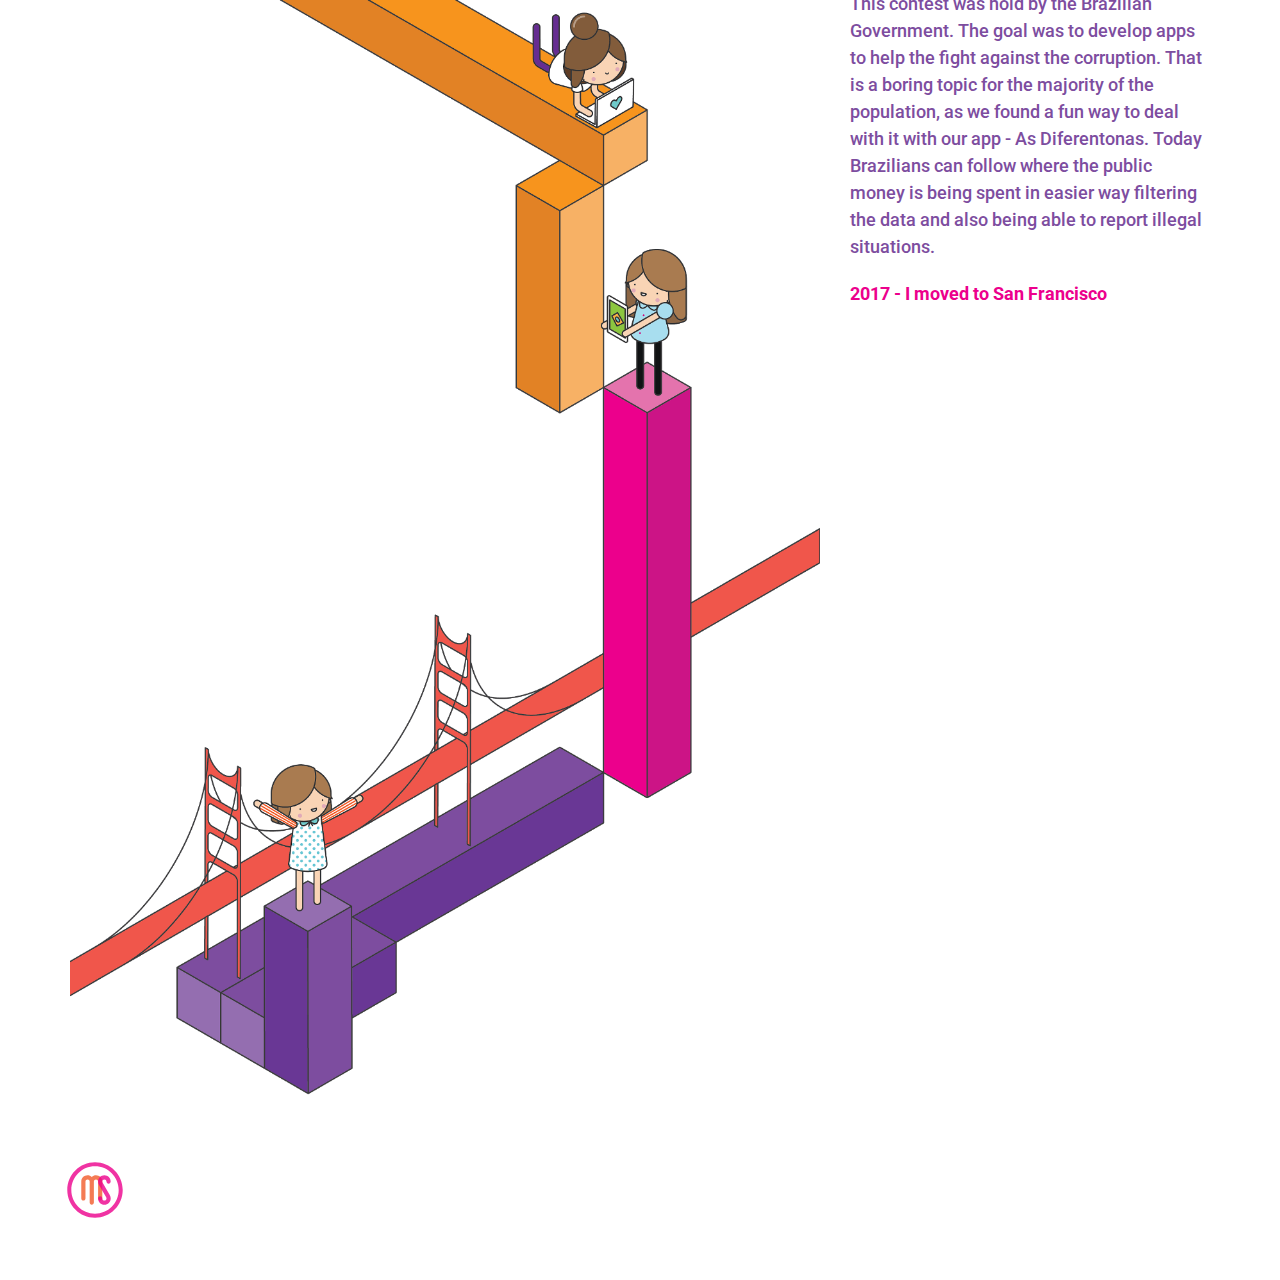
==== commit b43c41ce: "text alt" ====
--- a/aboutme.html
+++ b/aboutme.html
@@ -89,8 +89,7 @@
           <img src="public/img/bg_aboutme.png" alt="Deciframe" width="100%">
         </div>
         <div class="col-6 col-md-4">
-          <h3><strong>1988 - I was born in Brazil</strong></h3>
-          <h4>I was born in the northeast part of Brazil</h4>
+          <h3><strong>1988 - I was born in the northeast part of Brazil</strong></h3>
           <h3><strong>1996 - I got in my first Drawing classes</strong></h3>
           <h4>I always loved to draw and to make handcrafts.</h4>
           <h3><strong>1998 - I lived in New Jersey during one year</strong><h3>
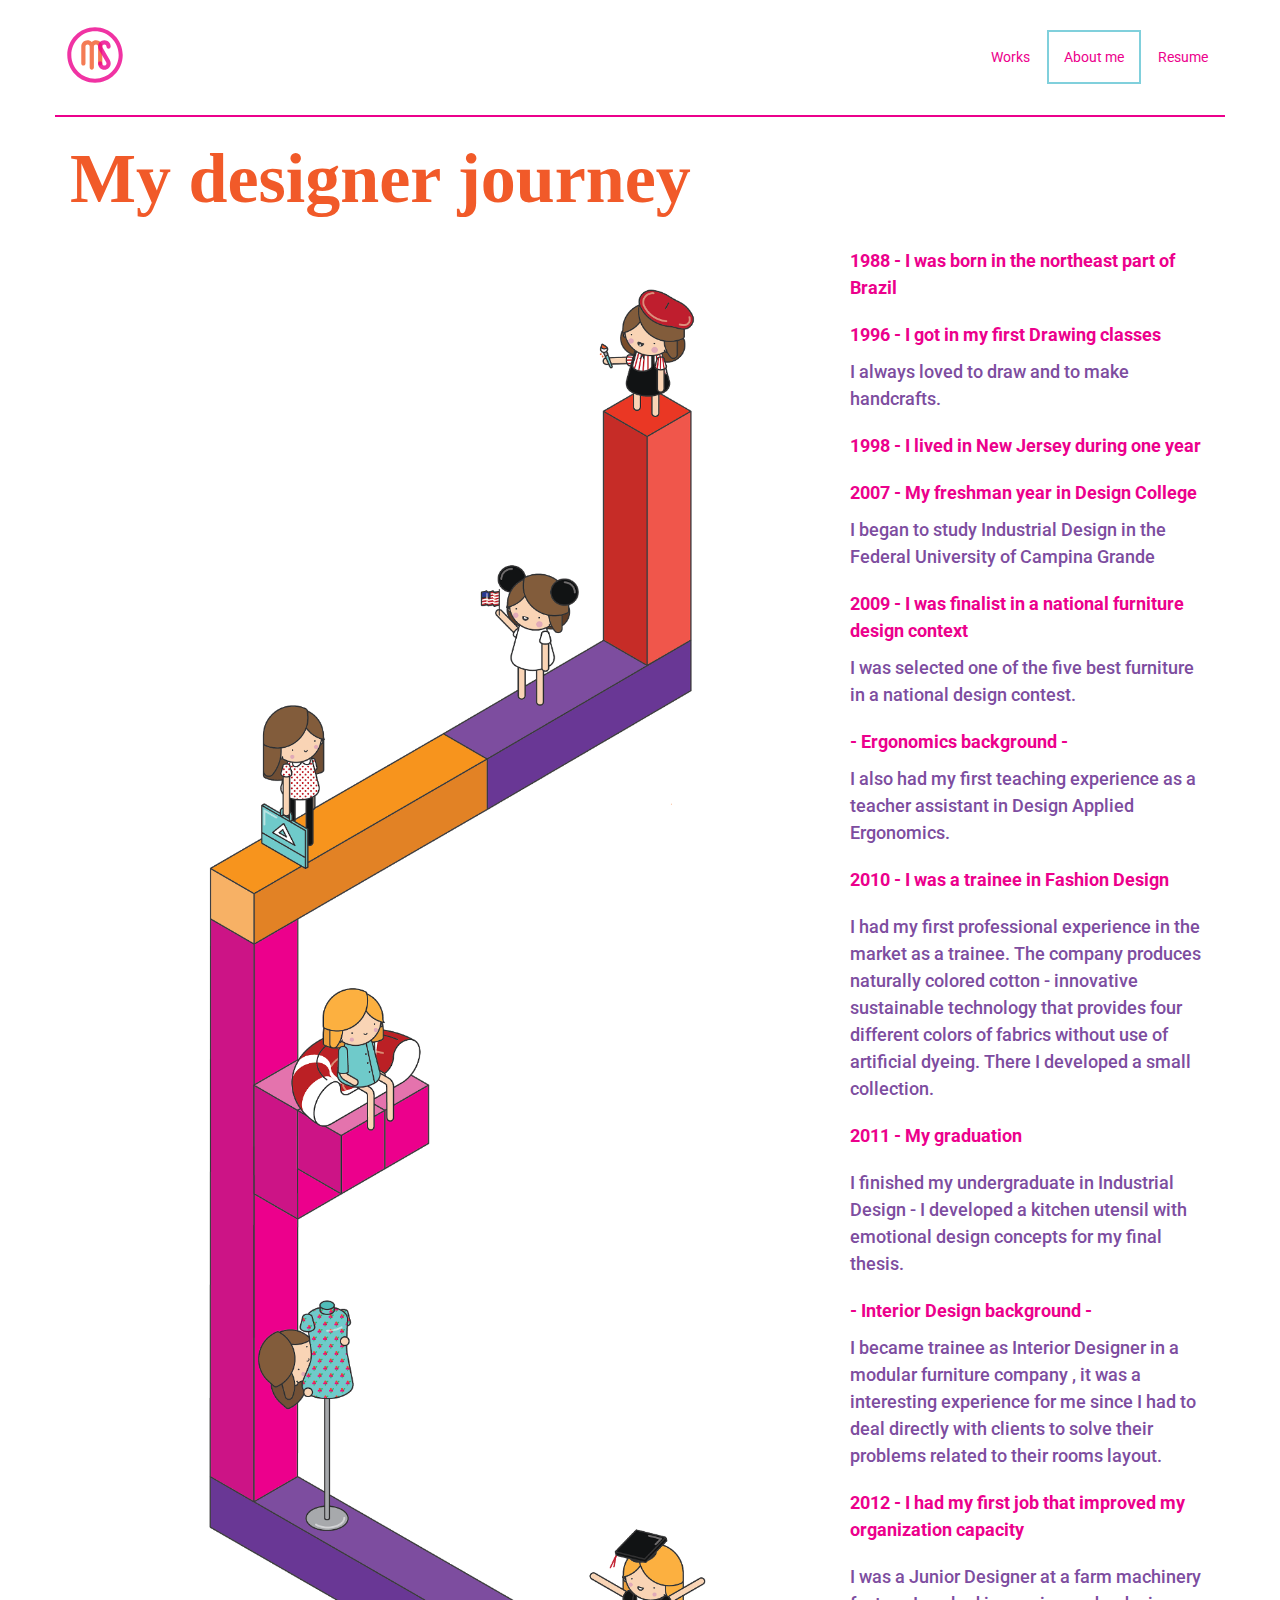
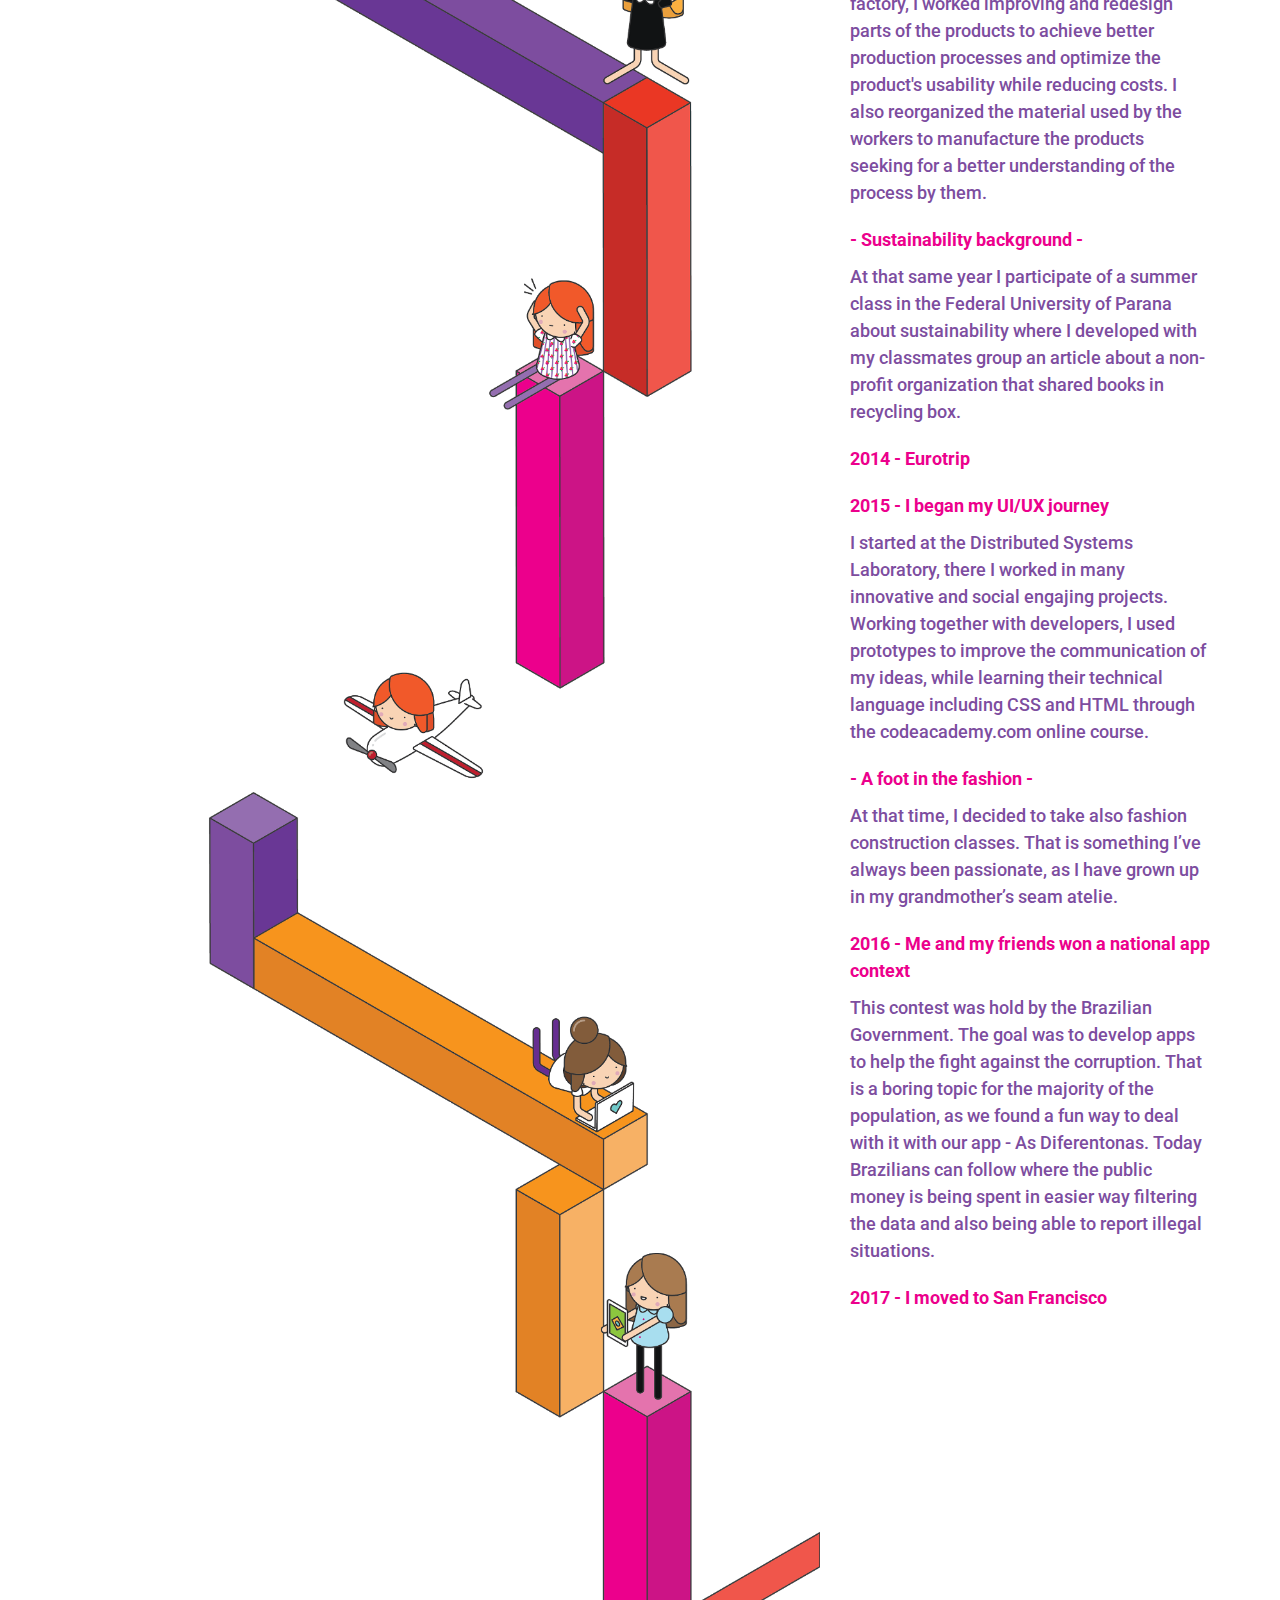
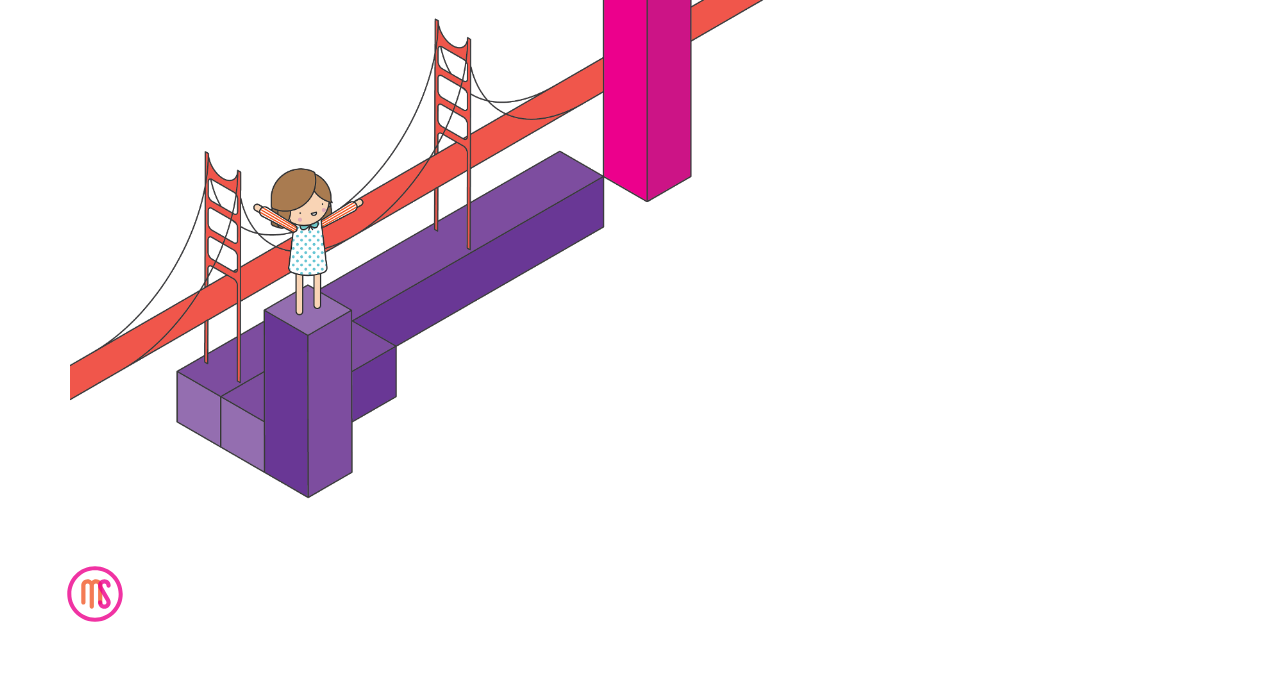
==== commit b52b8d11: "aboutme: remove extra top content" ====
--- a/aboutme.html
+++ b/aboutme.html
@@ -60,26 +60,11 @@
       </div>
     </nav>
 
-    <div class="container container-theme">
-      <h1 class="heading">I'm a Designer based in San Francisco.</h1>
-      <br>
-      <div class="row">
-        <div class="col-md-8">
-          <h3>Geometry, color / psychological concepts, and innovative tools seeking - those are the aspects that moves me in the design world. I believe that by using the basic principles of the design and by being multidisciplinary it is possible to develop any product (from underwears to aeroplanes).</h3>
-        </div>
-        <div class="col-md-4">
-          <h4><i>“If you can design one thing, you can design everything”<p>- Massimo Vignelli</p></i></h4>
-          <h4><i>"Design is so simple, that's why it's so complicated."<p>- Paul Rand</p></i></h4>
-        </div>
-      </div>
-    </div>
-
     <div class="container">
       <div class="container-about-me">
         <div class="row">
           <div class="col-xs-12">
             <h2 class="heading journey">My designer journey</h2>
-            <h3><strong>- A history board of how I became the person and designer I am today -</strong></h4>
           </div>
         </div>
       </div>
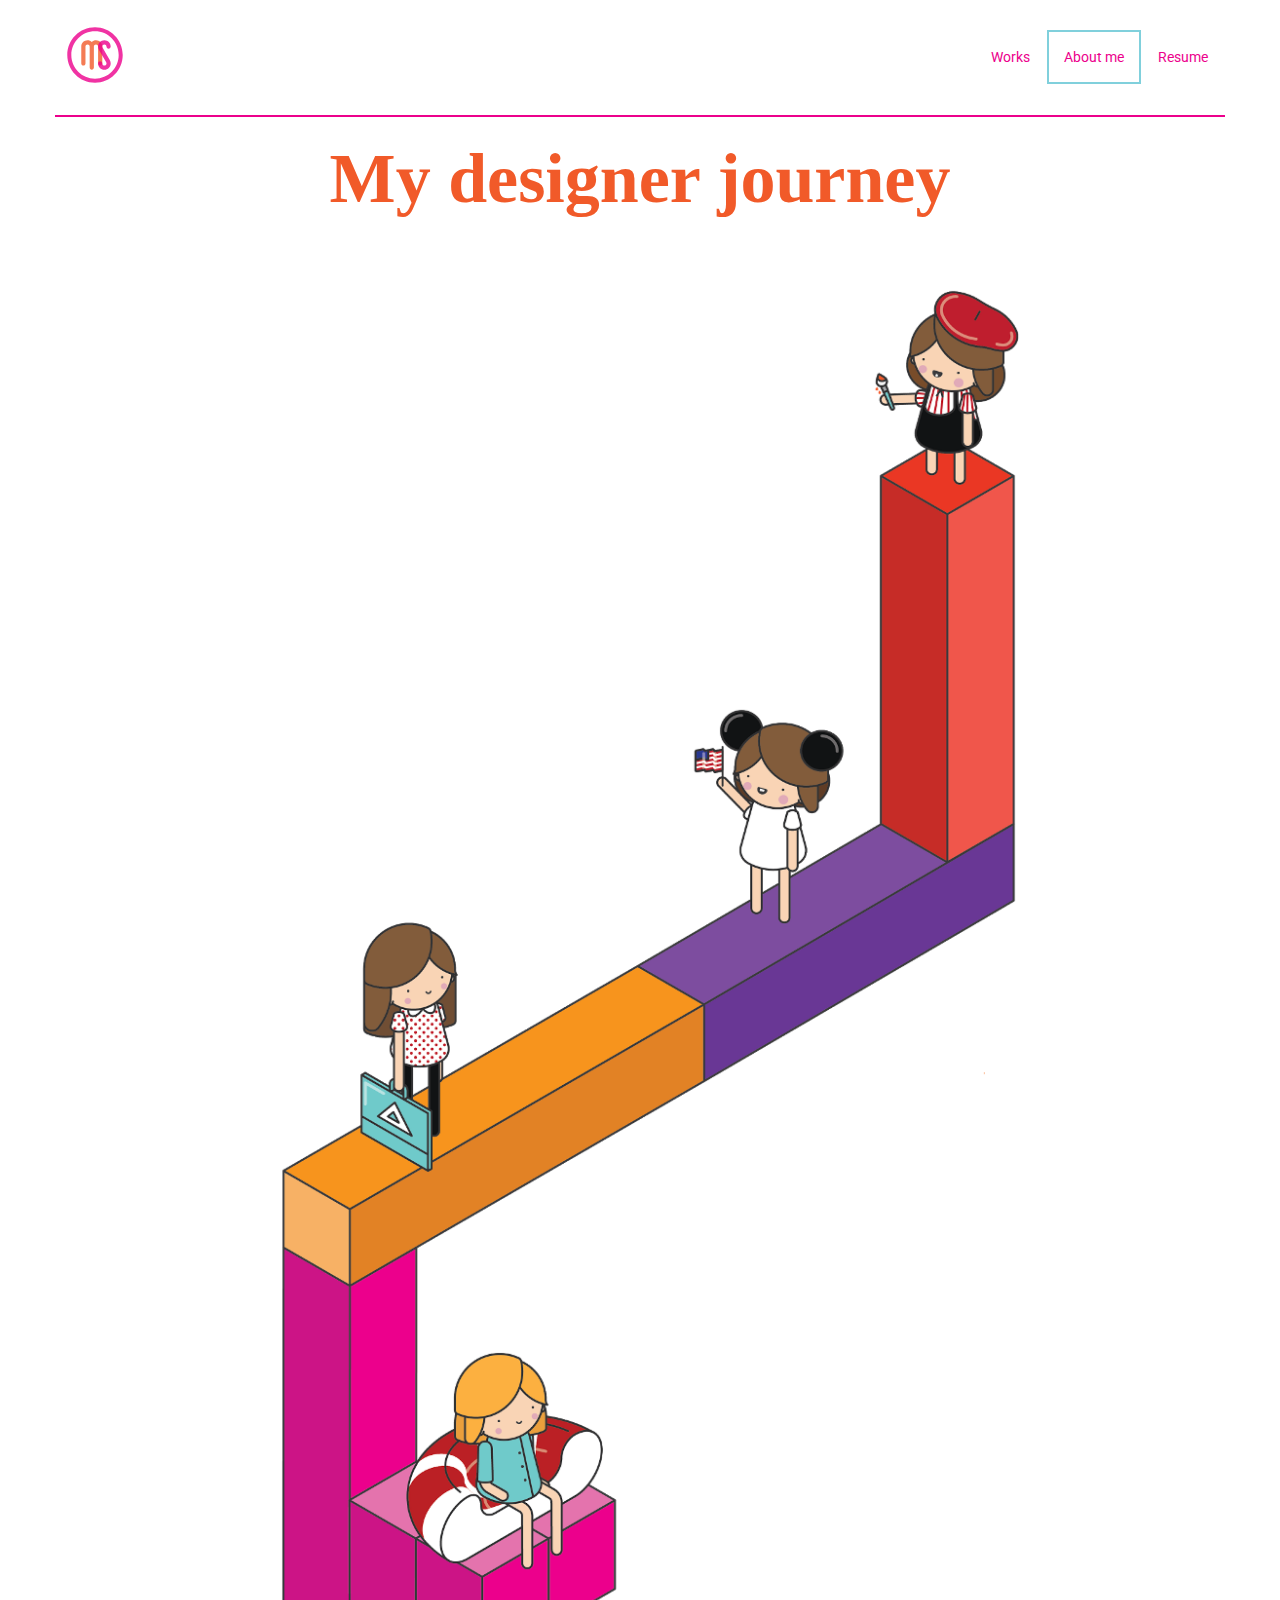
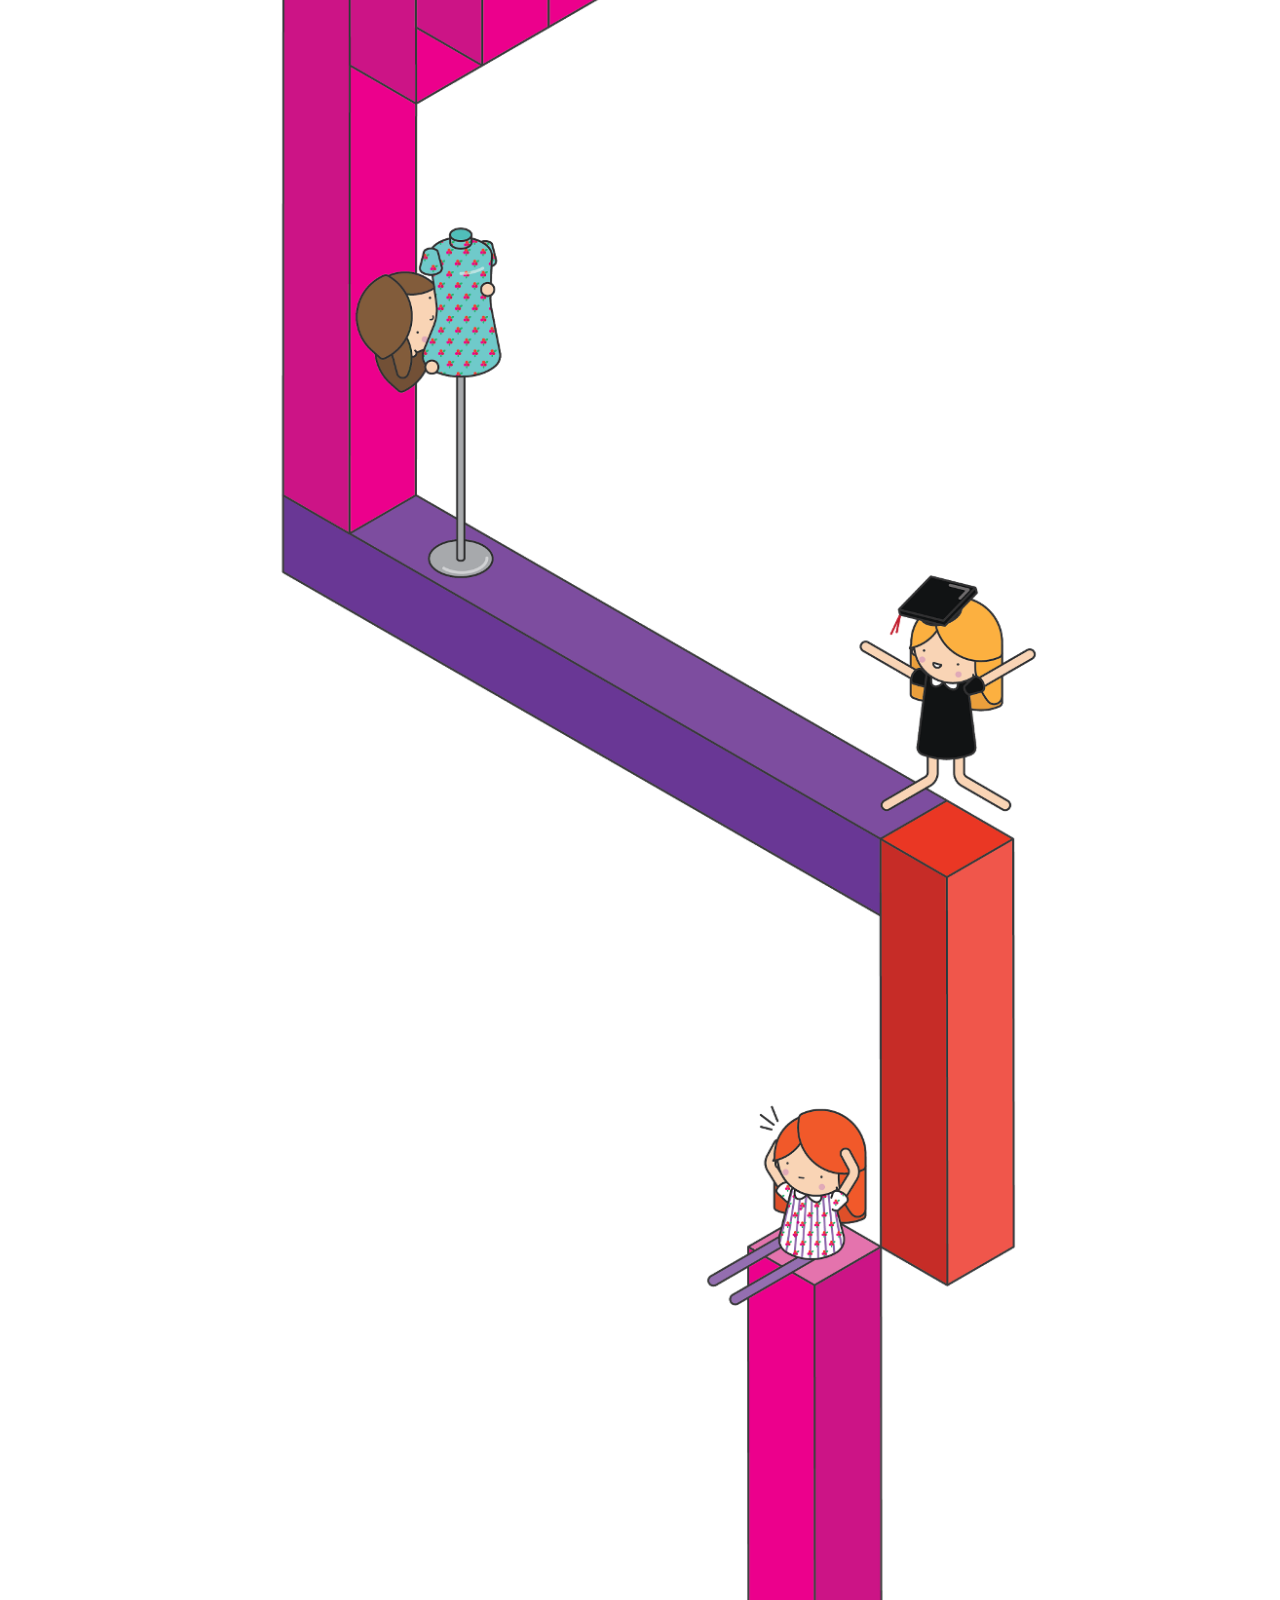
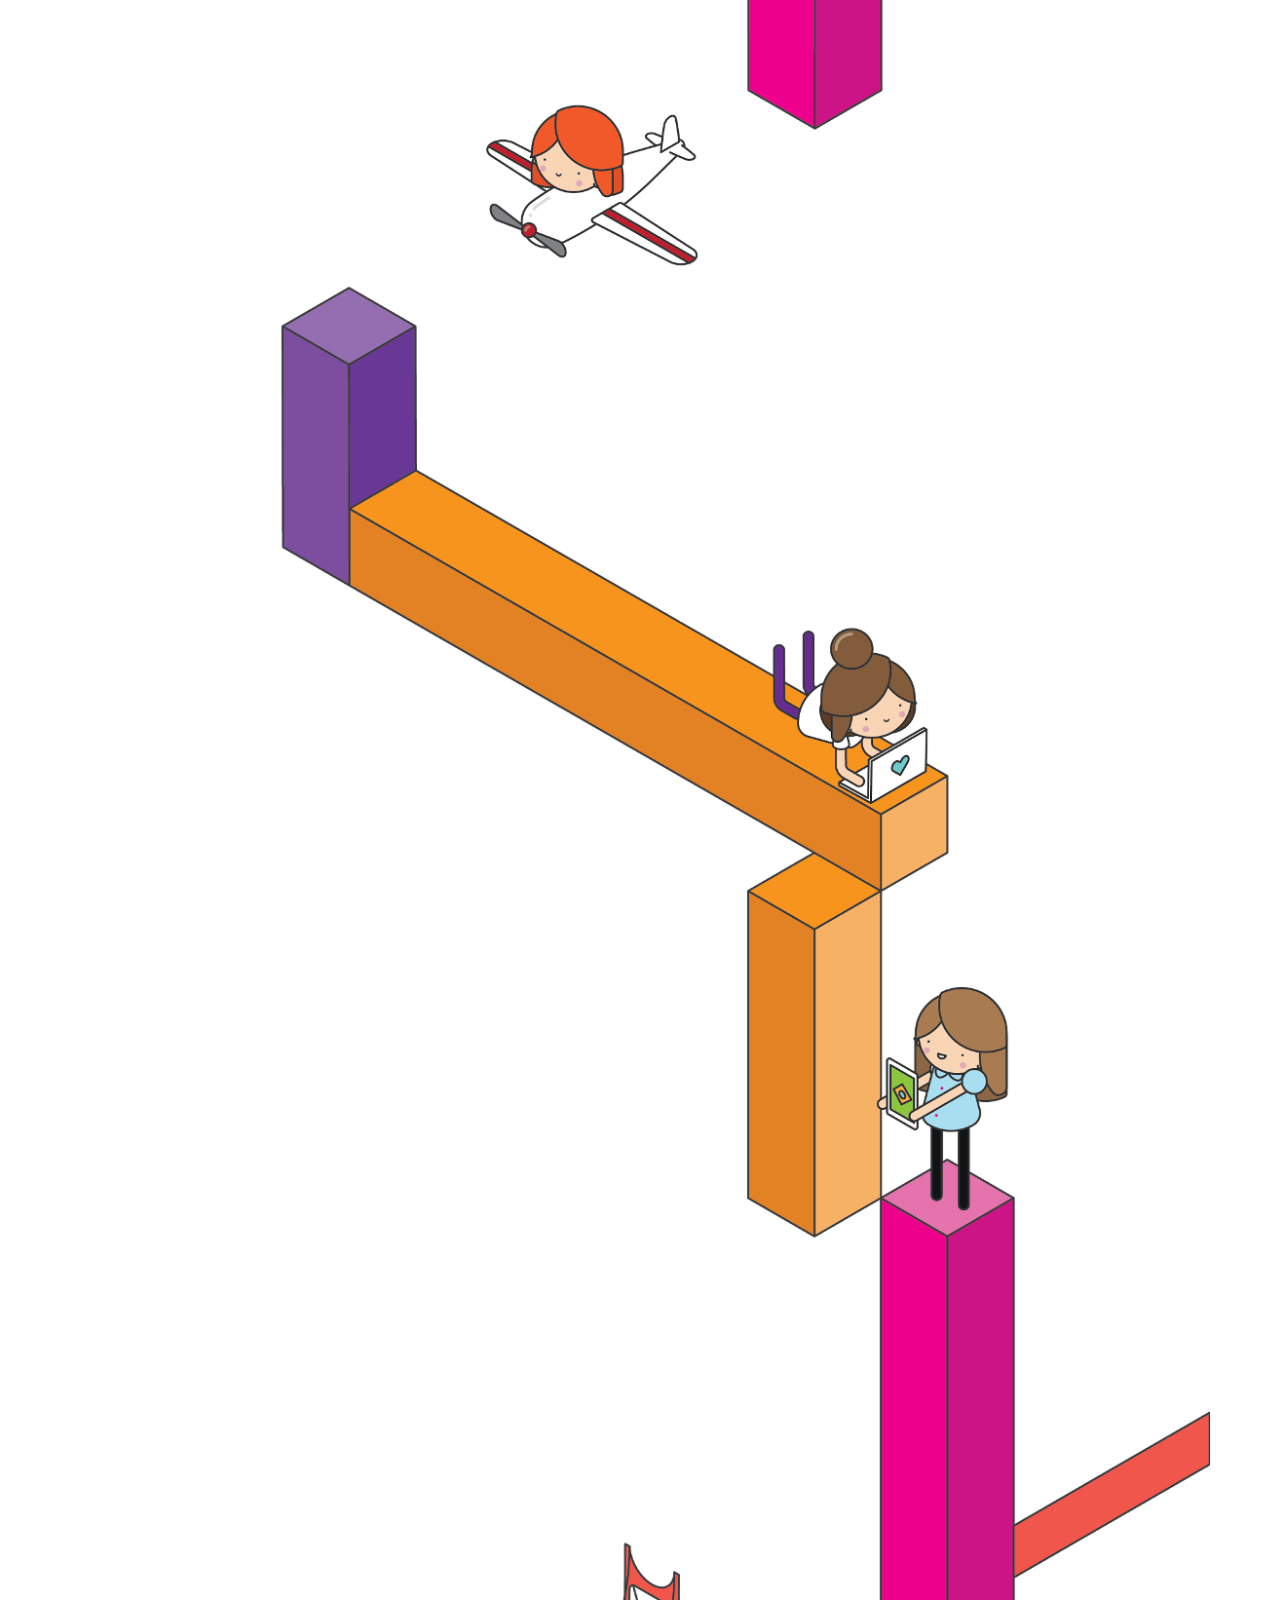
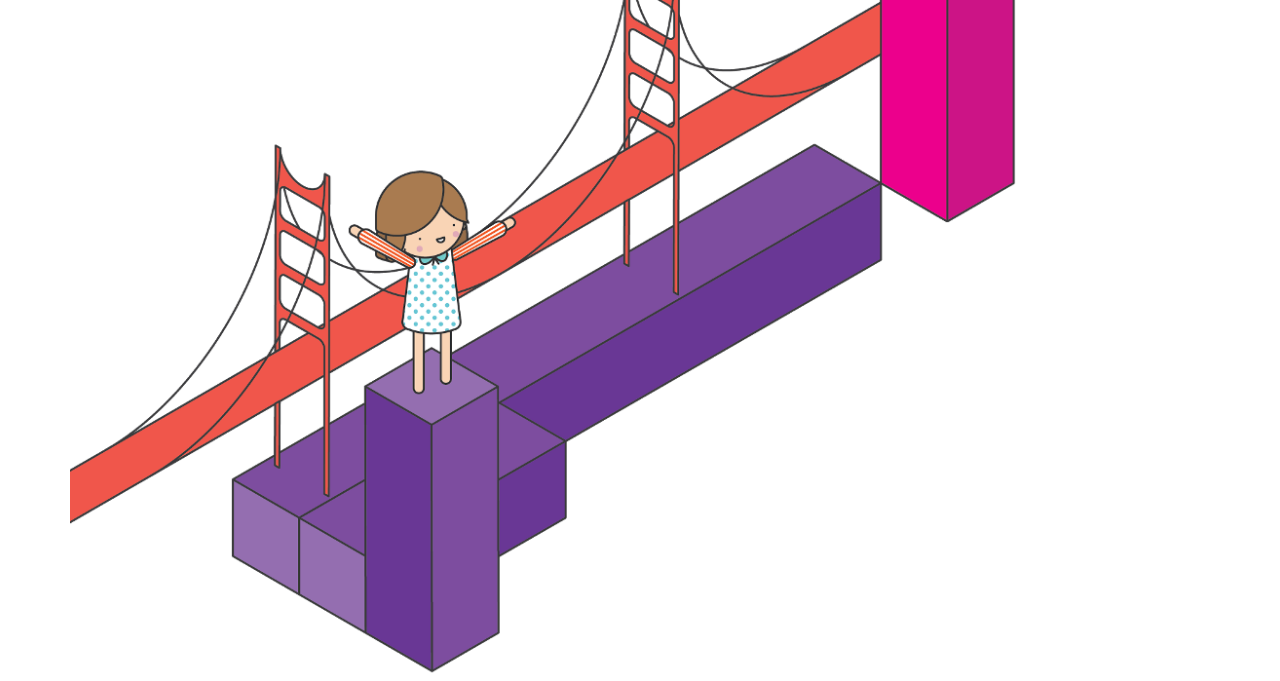
==== commit 9742cf6f: "add opacity to works panel" ====
--- a/aboutme.html
+++ b/aboutme.html
@@ -69,48 +69,27 @@
         </div>
       </div>
       <div class="row">
-        <div class="col-6 col-md-8">
+        <div class="col-12 col-md-12">
           <hr class="hr">
           <img src="public/img/bg_aboutme.png" alt="Deciframe" width="100%">
         </div>
+<!--
         <div class="col-6 col-md-4">
-          <h3><strong>1988 - I was born in the northeast part of Brazil</strong></h3>
-          <h3><strong>1996 - I got in my first Drawing classes</strong></h3>
-          <h4>I always loved to draw and to make handcrafts.</h4>
-          <h3><strong>1998 - I lived in New Jersey during one year</strong><h3>
-          <h3><strong>2007 - My freshman year in Design College</strong></h3>
-          <h4>I began to study Industrial Design in the Federal University of Campina Grande </h4>
-          <h3><strong>2009 - I was finalist in a national furniture design context</strong></h3>
-          <h4>I was selected one of the five best furniture in a national design contest.</h4>
-          <h3><strong>- Ergonomics background -</strong></h3>
-          <h4>I also had my first teaching experience as a teacher assistant in Design Applied Ergonomics.<h4>
-          <h3><strong>2010 - I was a trainee in Fashion Design</strong><h3>
-          <h4>I had my first professional experience in the market as a trainee. The company produces naturally colored cotton - innovative sustainable technology that provides four different colors of fabrics without use of artificial dyeing. There I developed a small collection.<h4>
-          <h3><strong>2011 - My graduation</strong><h3>
-          <h4>I finished my undergraduate in Industrial Design - I developed a kitchen utensil with emotional design concepts for my final thesis.<h4>
-          <h3><strong>- Interior Design background -</strong></h3>
-          <h4>I became trainee as Interior Designer in a modular furniture company , it was a interesting experience for me since I had to deal directly with clients to solve their problems related to their rooms layout.</h4>
-          <h3><strong>2012 - I had my first job that improved my organization capacity</strong><h3>
-          <h4>I was a Junior Designer at a farm machinery factory, I worked improving and redesign parts of the products to achieve better production processes and optimize the product's usability while reducing costs. I also reorganized the material used by the workers to manufacture the products seeking for a better understanding of the process by them.</h4>
-          <h3><strong>- Sustainability background -</strong></h3>
-          <h4>At that same year I participate of a summer class in the Federal University of Parana about sustainability where I developed with my classmates group an article about a non-profit organization that shared books in recycling box.</h4>
-          <h3><strong>2014 - Eurotrip</strong></h3>
-          <h3><strong>2015 - I began my UI/UX journey</strong></h3>
-          <h4>I started at the Distributed Systems Laboratory, there I worked in many innovative and social engajing projects. Working together with developers, I used prototypes to improve the communication of my ideas, while learning their technical language including CSS and HTML through the codeacademy.com online course.</h4>
-          <h3><strong>- A foot in the fashion -</strong></h3>
-          <h4>At that time, I decided to take also fashion construction classes. That is something I’ve always been passionate, as I have grown up in my grandmother’s seam atelie.</h4>
-          <h3><strong>2016 - Me and my friends won a national app context</strong></h3>
-          <h4>This contest was hold by the Brazilian Government. The goal was to develop apps to help the fight against the corruption. That is a boring topic for the majority of the population, as we found a fun way to deal with it with our app - As Diferentonas. Today Brazilians can follow where the public money is being spent in easier way filtering the data and also being able to report illegal situations.</h4>
-          <h3><strong>2017 - I moved to San Francisco</strong></h3>
+	  <h3><strong>1988 - I was born in the northeast part of Brazil</strong></h3>
+	  <h3><strong>1996 - I got in my first Drawing classes</strong></h3>
+	  <h3><strong>1998 - I moved to New Jersey for one year</strong></h3>
+	  <h3><strong>2007 - My freshman year in Design College</strong></h3>
+	  <h3><strong>2009 - I was finalist in a national furniture design contest. </strong></h3>
+	  <h3><strong>2010 - I was a trainee in Fashion Design</strong></h3>
+	  <h3><strong>2011 - I Graduate in Industrial Design</strong></h3>
+	  <h3><strong>2012 - I had my first job that improved my organization capacity</strong></h3>
+	  <h3><strong>2015 - I began my UI/UX journey</strong></h3>
+	  <h3><strong>2016 - My friends and I won a national app contest</strong></h3>
+	  <h3><strong>2017 - I moved to San Francisco</strong></h3>
+	  <h3><strong>2019 - Graduation in Design in SFSU.</strong></h3>
         </div>
+-->
       </div>
-      <div class="row up">
-        <div class="col-12">
-          <a class="navbar-brand" href="index.html">
-            <img src="public/img/ms.svg" alt="Mariana Souto" width="60" height="60">
-          </a>
-         </div>
-       </div>
     </div>
 
     <script src="https://ajax.googleapis.com/ajax/libs/jquery/1.12.4/jquery.min.js"></script>
--- a/public/css/style.css
+++ b/public/css/style.css
@@ -37,6 +37,9 @@
   font-size: 2em;
   color: #F15A29;
 }
+.journey {
+  text-align: center;
+}
 @media (max-width:768px) {
   .heading {
     font-size: 2.3em;
@@ -78,7 +81,7 @@
 .grid-elements {
   display: grid;
   grid-template-columns: repeat(6, 1fr);
-  grid-template-rows: repeat(6, 1fr);
+  grid-template-rows: repeat(7, 1fr);
   grid-template-areas:
     "work1 work1 work2 work2 work3 work3"
     "work1 work1 work2 work2 work3 work3"
@@ -86,6 +89,7 @@
     "work4 work4 work5 work5 logo3 logo3"
     "work6 work6 work6 logo4 work7 work7"
     "work6 work6 work6 logo4 work7 work7"
+    "work8 work8 w     w     w     w"
 }
 .grid-el {
   margin-right: 10px;
@@ -96,6 +100,10 @@
   font-size: 0.9em;
   font-weight: bold;
   background-size: cover;
+  opacity: 0.3;
+}
+.grid-el:hover {
+  opacity: 1.0;
 }
 @media (min-width: 768px) {
   .grid-el {
@@ -118,10 +126,13 @@
   margin-right: 0;
   margin-bottom: 10px;
 }
-.work1 { background-color: #EC008C; grid-area: work1; background-image: url("../img/work_wikilibras.png");  } .work1 > a {color: #FFFFFF;}
+.work1 { background-color: #F15A29; grid-area: work1; background-image: url("../img/capa-61.png");  
+	 background-position: calc(100% + 70px) calc(100% + 35px); } .work1 > a {color: #FFFFFF; }
 .work2 { background-color: #FCAF17; grid-area: work2; background-image: url("../img/work_diferentonas.png");} .work2 > a {color: #FFFFFF;}
-.work3 { background-color: #7D4D9F; grid-area: work3; background-image: url("../img/work_contribua.png");   } .work3 > a {color: #FFFFFF;}
-.work4 { background-color: #6DC8BD; grid-area: work4; background-image: url("../img/work_deciframe.png");   } .work4 > a {color: #FFFFFF;}
+.work3 { background-color: #7D4D9F; grid-area: work3; background-image: url("../img/capa_contribua-29.png");
+	 background-position: calc(100% + 100px) calc(100% - 20px); } .work3 > a {color: #FFFFFF;}
+.work4 { background-color: #6DC8BD; grid-area: work4; background-image: url("../img/capa-60.png");
+         background-position: center calc(100% - 40px) } .work4 > a {color: #FFFFFF;}
 .work5 { background-color: #80D0DC; grid-area: work5; background-image: url("../img/work_ws.png");          } .work5 > a {color: #FFFFFF;}
 .work6 { background-color: #7D4D9F; grid-area: work6; background-image: url("../img/work_tcc.png");         } .work6 > a {color: #FFFFFF;}
 .work7 { background-color: #F15A29; grid-area: work7; background-image: url("../img/work_fold.png");        } .work7 > a {color: #FFFFFF;}
@@ -129,6 +140,7 @@
 .logo2 { background-color: #FFFFFF; grid-area: logo2; border: solid 2px #EC008C; } .logo2 > a {color: #EC008C;}
 .logo3 { background-color: #FFFFFF; grid-area: logo3; border: solid 2px #80D0DC; } .logo3 > a {color: #80D0DC;}
 .logo4 { background-color: #FFFFFF; grid-area: logo4; border: solid 2px #FCAF17; } .logo4 > a {color: #FCAF17;}
+.work8 { background-color: #EC008C; grid-area: work8; background-image: url("../img/work_wikilibras.png");  } .work8 > a {color: #FFFFFF;}
 
 .grid-el > a {
   display: flex;
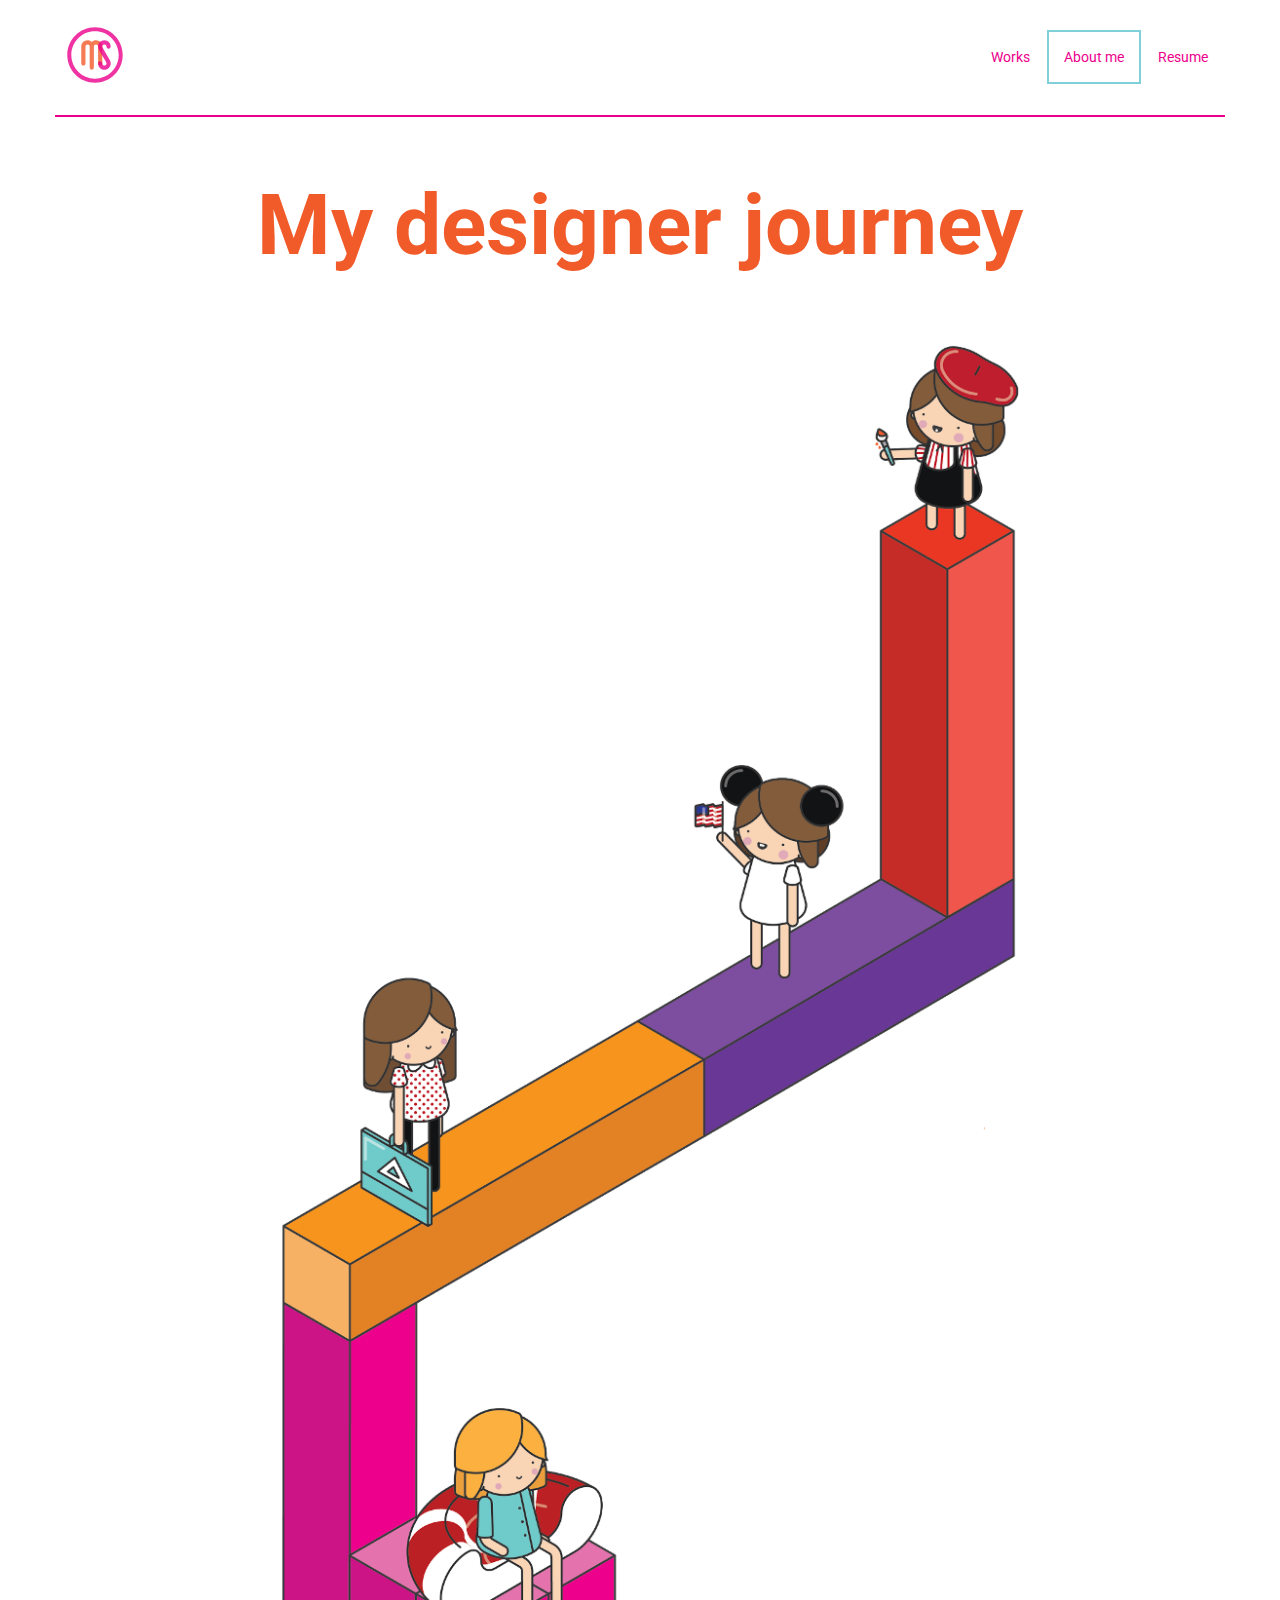
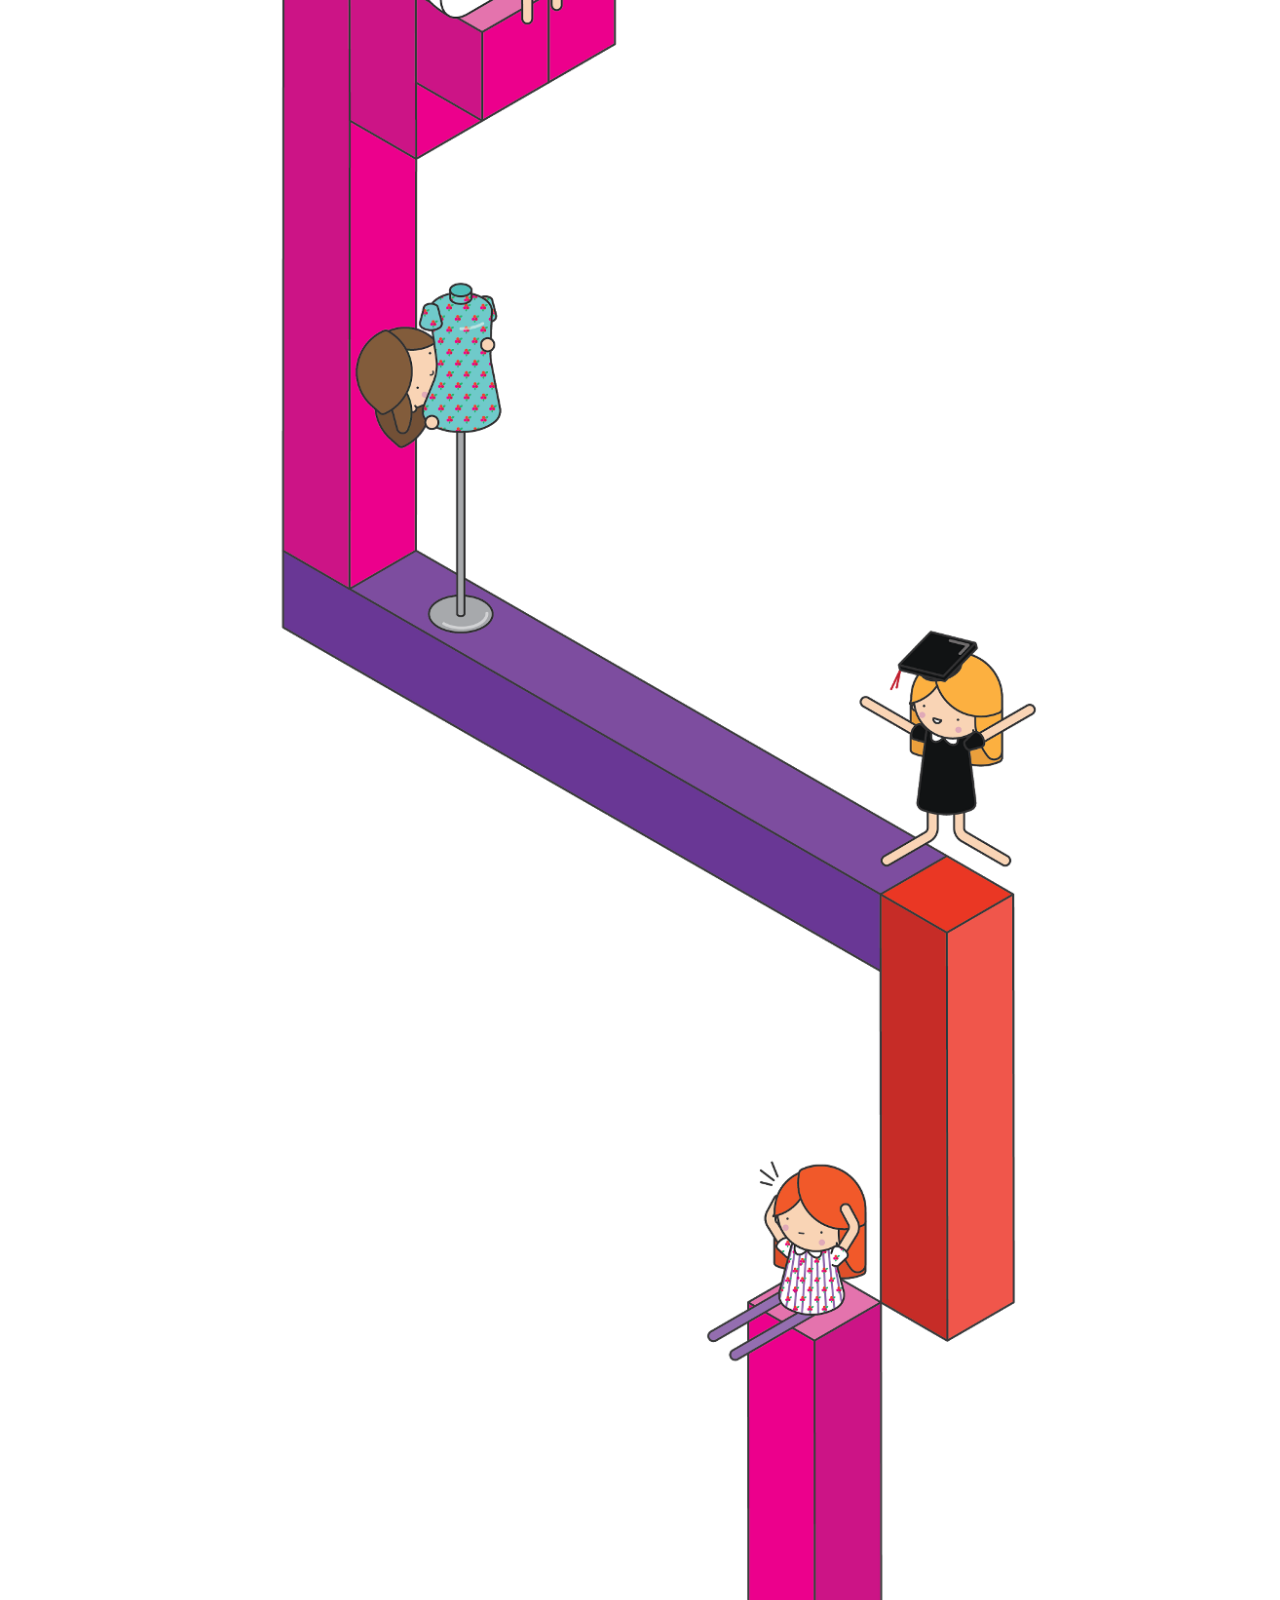
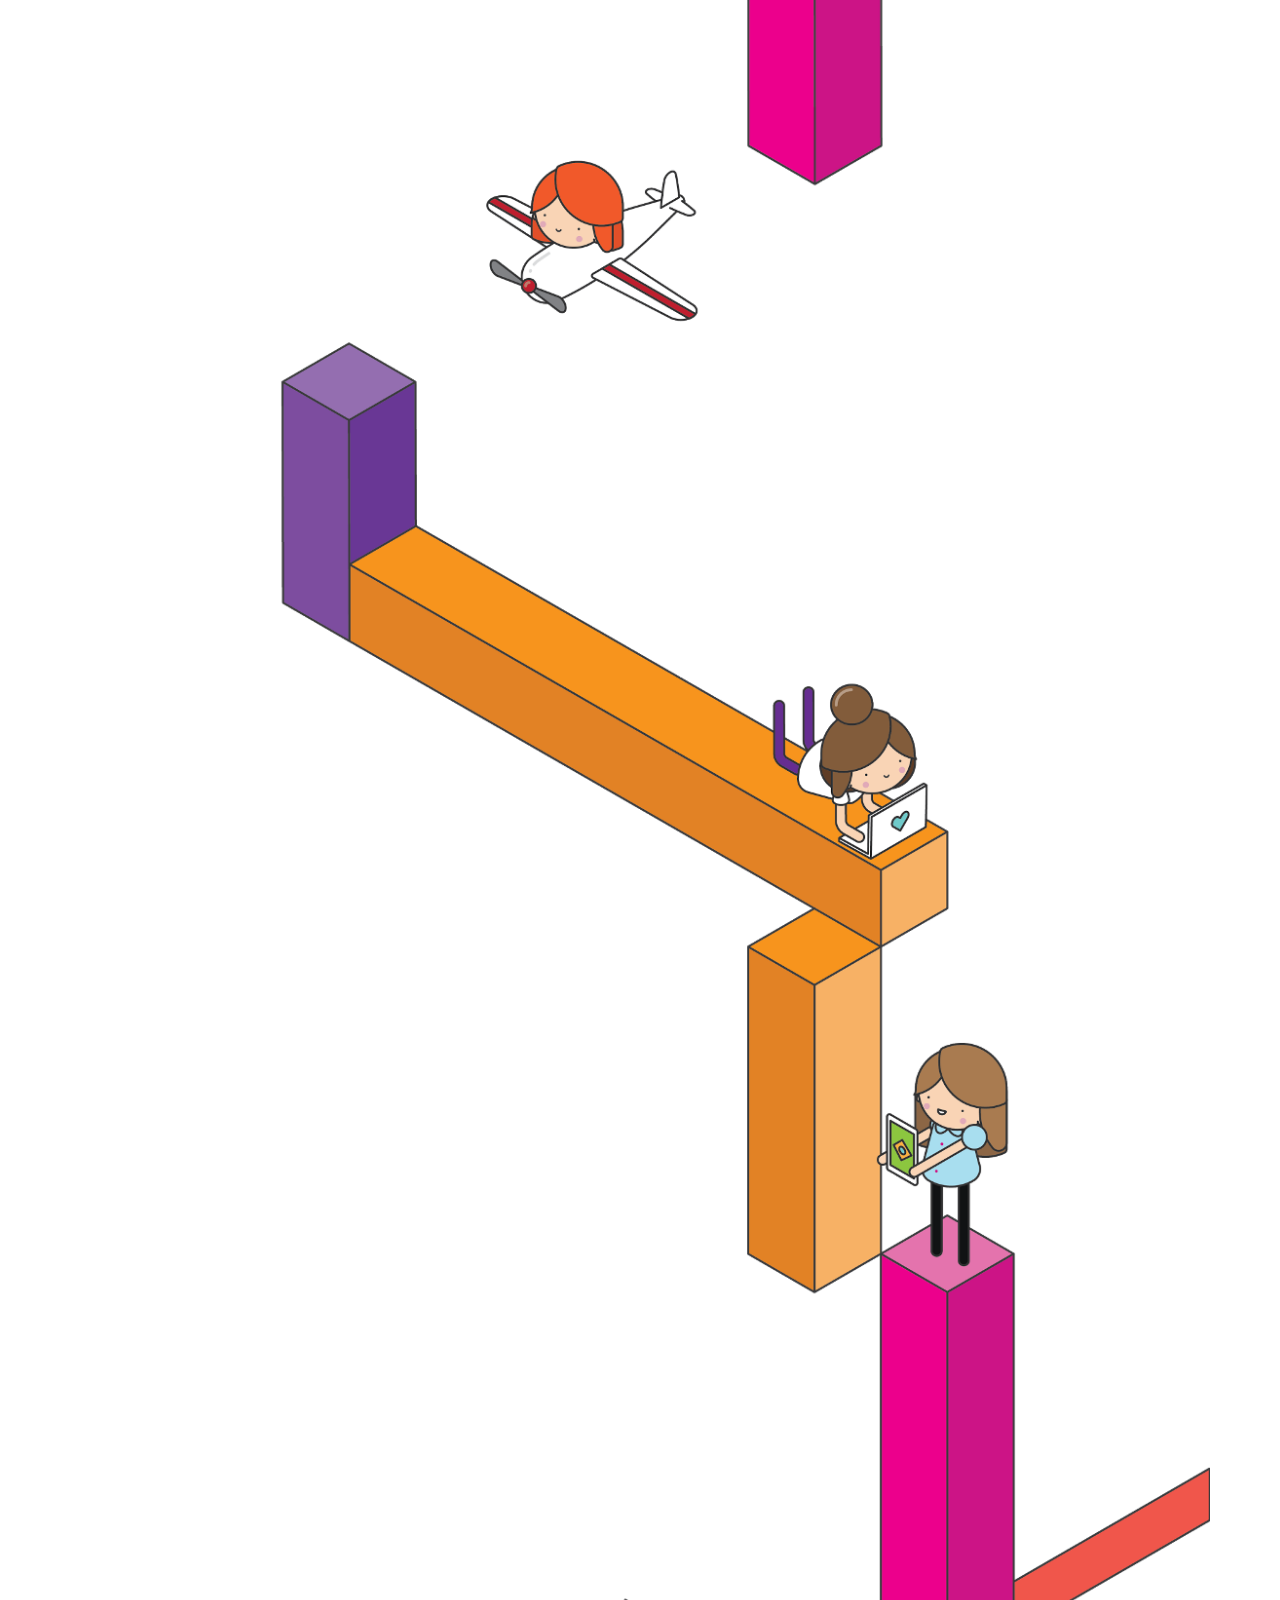
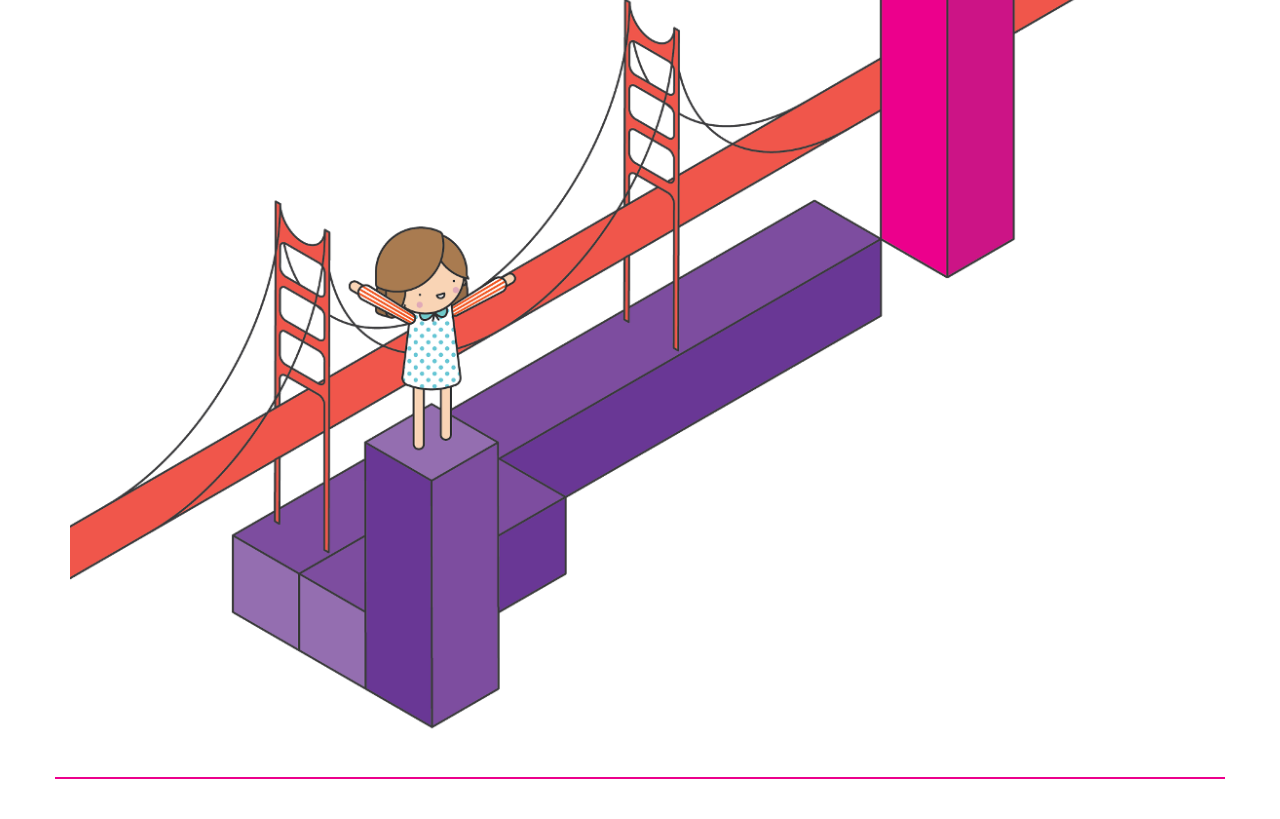
==== commit 9e486101: "aboutme: fix heading spacing" ====
--- a/aboutme.html
+++ b/aboutme.html
@@ -60,12 +60,10 @@
       </div>
     </nav>
 
-    <div class="container">
-      <div class="container-about-me">
-        <div class="row">
-          <div class="col-xs-12">
-            <h2 class="heading journey">My designer journey</h2>
-          </div>
+    <div class="container container-theme">
+      <div class="row">
+        <div class="heading-container">
+          <h1 class="heading journey">My designer journey</h1>
         </div>
       </div>
       <div class="row">
--- a/public/css/style.css
+++ b/public/css/style.css
@@ -95,15 +95,11 @@
   margin-right: 10px;
   margin-bottom: 10px;
   color: #fff;
-  line-height: 0.9em;
+  line-height: 0.7em;
   padding: 5px;
-  font-size: 0.9em;
+  font-size: 1em;
   font-weight: bold;
   background-size: cover;
-  opacity: 0.3;
-}
-.grid-el:hover {
-  opacity: 1.0;
 }
 @media (min-width: 768px) {
   .grid-el {
@@ -114,33 +110,31 @@
 @media (min-width: 992px) {
   .grid-el {
     padding: 15px;
-    font-size: 1em;
+    font-size: 1.5em;
   }
 }
 @media (min-width: 1200px) {
   .grid-el {
-    font-size: 4em;
+    font-size: 2.5em;
   }
 }
 .grid-el.last {
   margin-right: 0;
   margin-bottom: 10px;
 }
-.work1 { background-color: #F15A29; grid-area: work1; background-image: url("../img/capa-61.png");  
-	 background-position: calc(100% + 70px) calc(100% + 35px); } .work1 > a {color: #FFFFFF; }
-.work2 { background-color: #FCAF17; grid-area: work2; background-image: url("../img/work_diferentonas.png");} .work2 > a {color: #FFFFFF;}
-.work3 { background-color: #7D4D9F; grid-area: work3; background-image: url("../img/capa_contribua-29.png");
-	 background-position: calc(100% + 100px) calc(100% - 20px); } .work3 > a {color: #FFFFFF;}
-.work4 { background-color: #6DC8BD; grid-area: work4; background-image: url("../img/capa-60.png");
-         background-position: center calc(100% - 40px) } .work4 > a {color: #FFFFFF;}
-.work5 { background-color: #80D0DC; grid-area: work5; background-image: url("../img/work_ws.png");          } .work5 > a {color: #FFFFFF;}
-.work6 { background-color: #7D4D9F; grid-area: work6; background-image: url("../img/work_tcc.png");         } .work6 > a {color: #FFFFFF;}
-.work7 { background-color: #F15A29; grid-area: work7; background-image: url("../img/work_fold.png");        } .work7 > a {color: #FFFFFF;}
+.work1 { background-color: #ec008c; grid-area: work1; background-image: url("../img/capa/capa_port-01.png"); } .work1 > a {color: #FFFFFF;}
+.work2 { background-color: #f7941d; grid-area: work2; background-image: url("../img/capa/capa_port-02.png"); } .work2 > a {color: #FFFFFF;}
+.work3 { background-color: #f15a29; grid-area: work3; background-image: url("../img/capa/capa_port-03.png");} .work3 > a {color: #FFFFFF;}
+.work4 { background-color: #FCAF17; grid-area: work4; background-image: url("../img/capa/capa_port-06.png"); } .work4 > a {color: #FFFFFF; }
+.work5 { background-color: #80D0DC; grid-area: work5; background-image: url("../img/capa/capa_port-07.png");          } .work5 > a {color: #FFFFFF;}
+.work6 { background-color: #82cdbd; grid-area: work6; background-image: url("../img/capa/capa_port-05.png"); } .work6 > a {color: #FFFFFF;}
+.work7 { background-color: #e25580; grid-area: work7; background-image: url("../img/capa/capa_port-08.png"); } .work7 > a {color: #FFFFFF;}
 .logo1 { background-color: #FFFFFF; grid-area: logo1; border: solid 2px #7D4D9F; } .logo1 > a {color: #7D4D9F;}
 .logo2 { background-color: #FFFFFF; grid-area: logo2; border: solid 2px #EC008C; } .logo2 > a {color: #EC008C;}
 .logo3 { background-color: #FFFFFF; grid-area: logo3; border: solid 2px #80D0DC; } .logo3 > a {color: #80D0DC;}
 .logo4 { background-color: #FFFFFF; grid-area: logo4; border: solid 2px #FCAF17; } .logo4 > a {color: #FCAF17;}
-.work8 { background-color: #EC008C; grid-area: work8; background-image: url("../img/work_wikilibras.png");  } .work8 > a {color: #FFFFFF;}
+.work8 { background-color: #7d4d9f; grid-area: work8; background-image: url("../img/capa/capa_port-04.png");
+	 background-repeat: no-repeat; background-position: calc(100% + 100px) 50% } .work8 > a {color: #FFFFFF;}
 
 .grid-el > a {
   display: flex;
--- a/public/css/about.css
+++ b/public/css/about.css
@@ -1,6 +1,5 @@
-  .journey {
-  font-size: 5em;
-  font-family: roboto-bold;
+.journey {
+  text-align: center;
 }
 
 h3 {
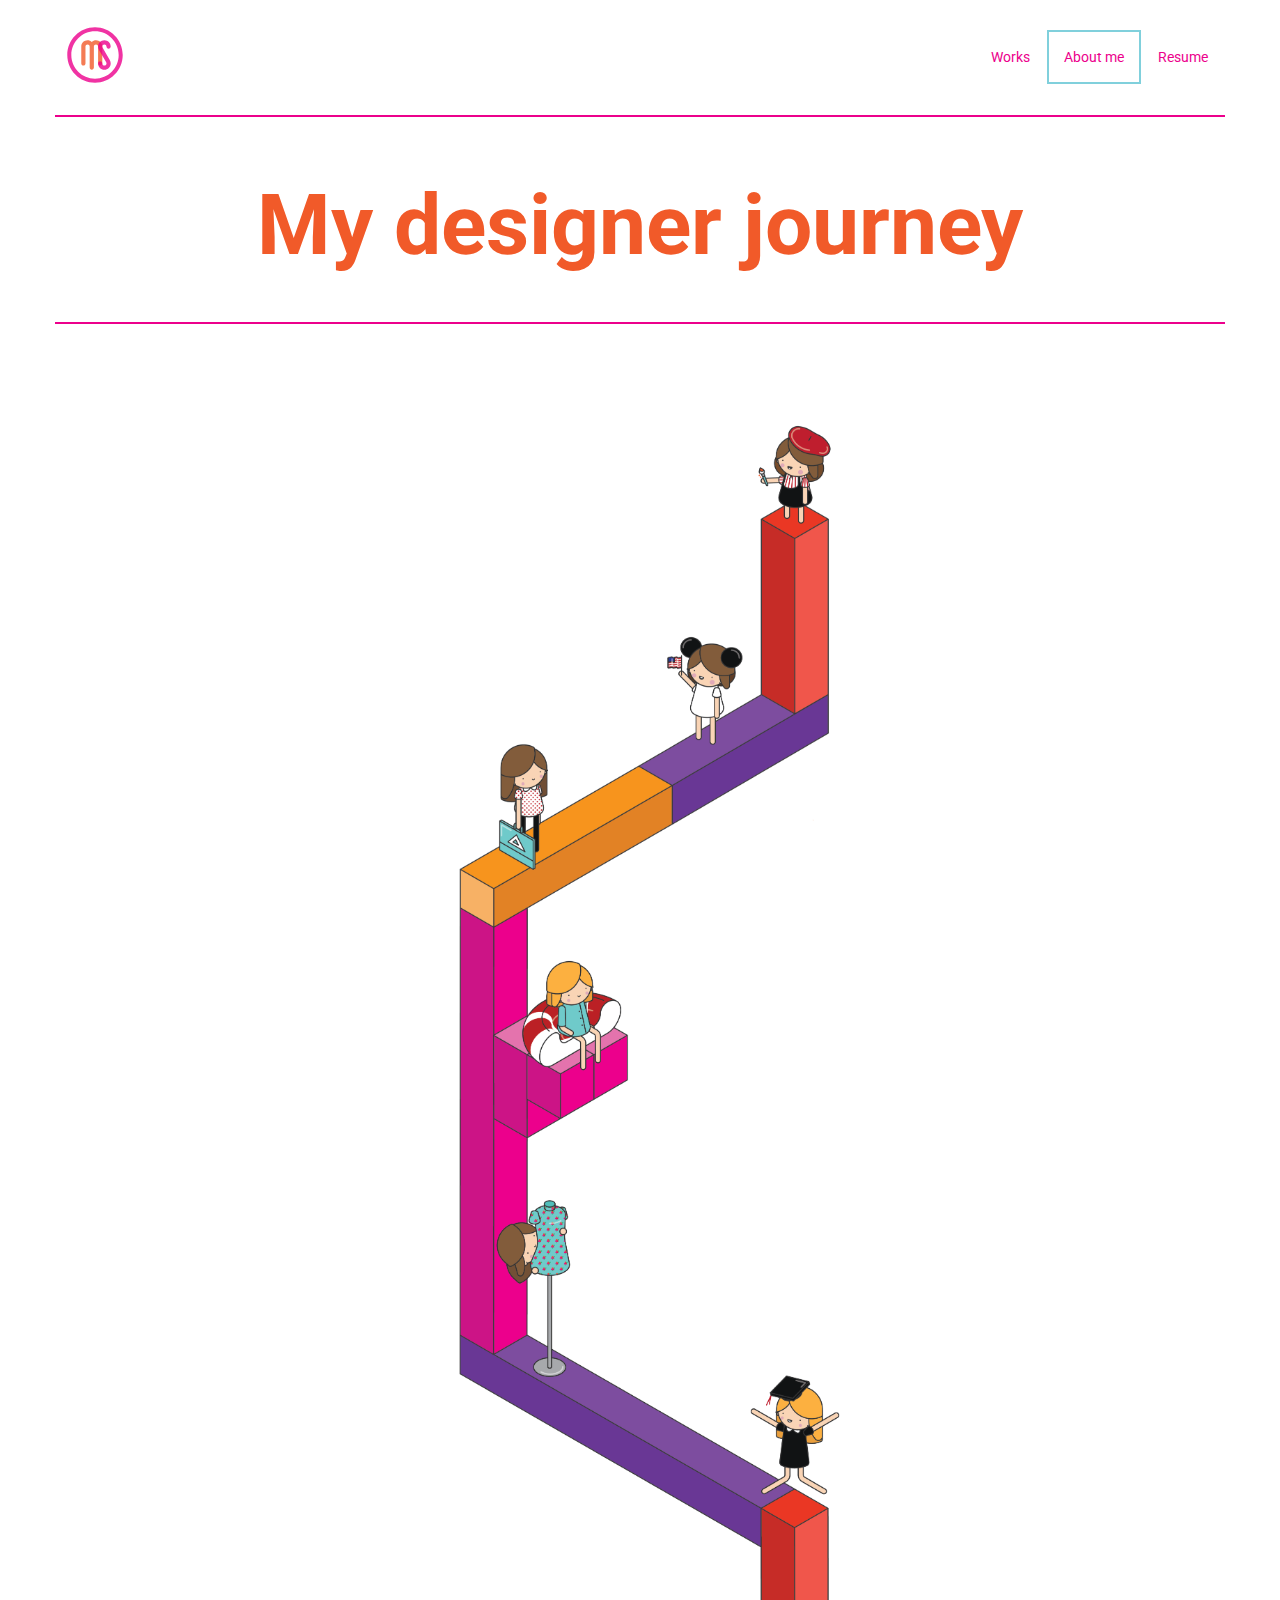
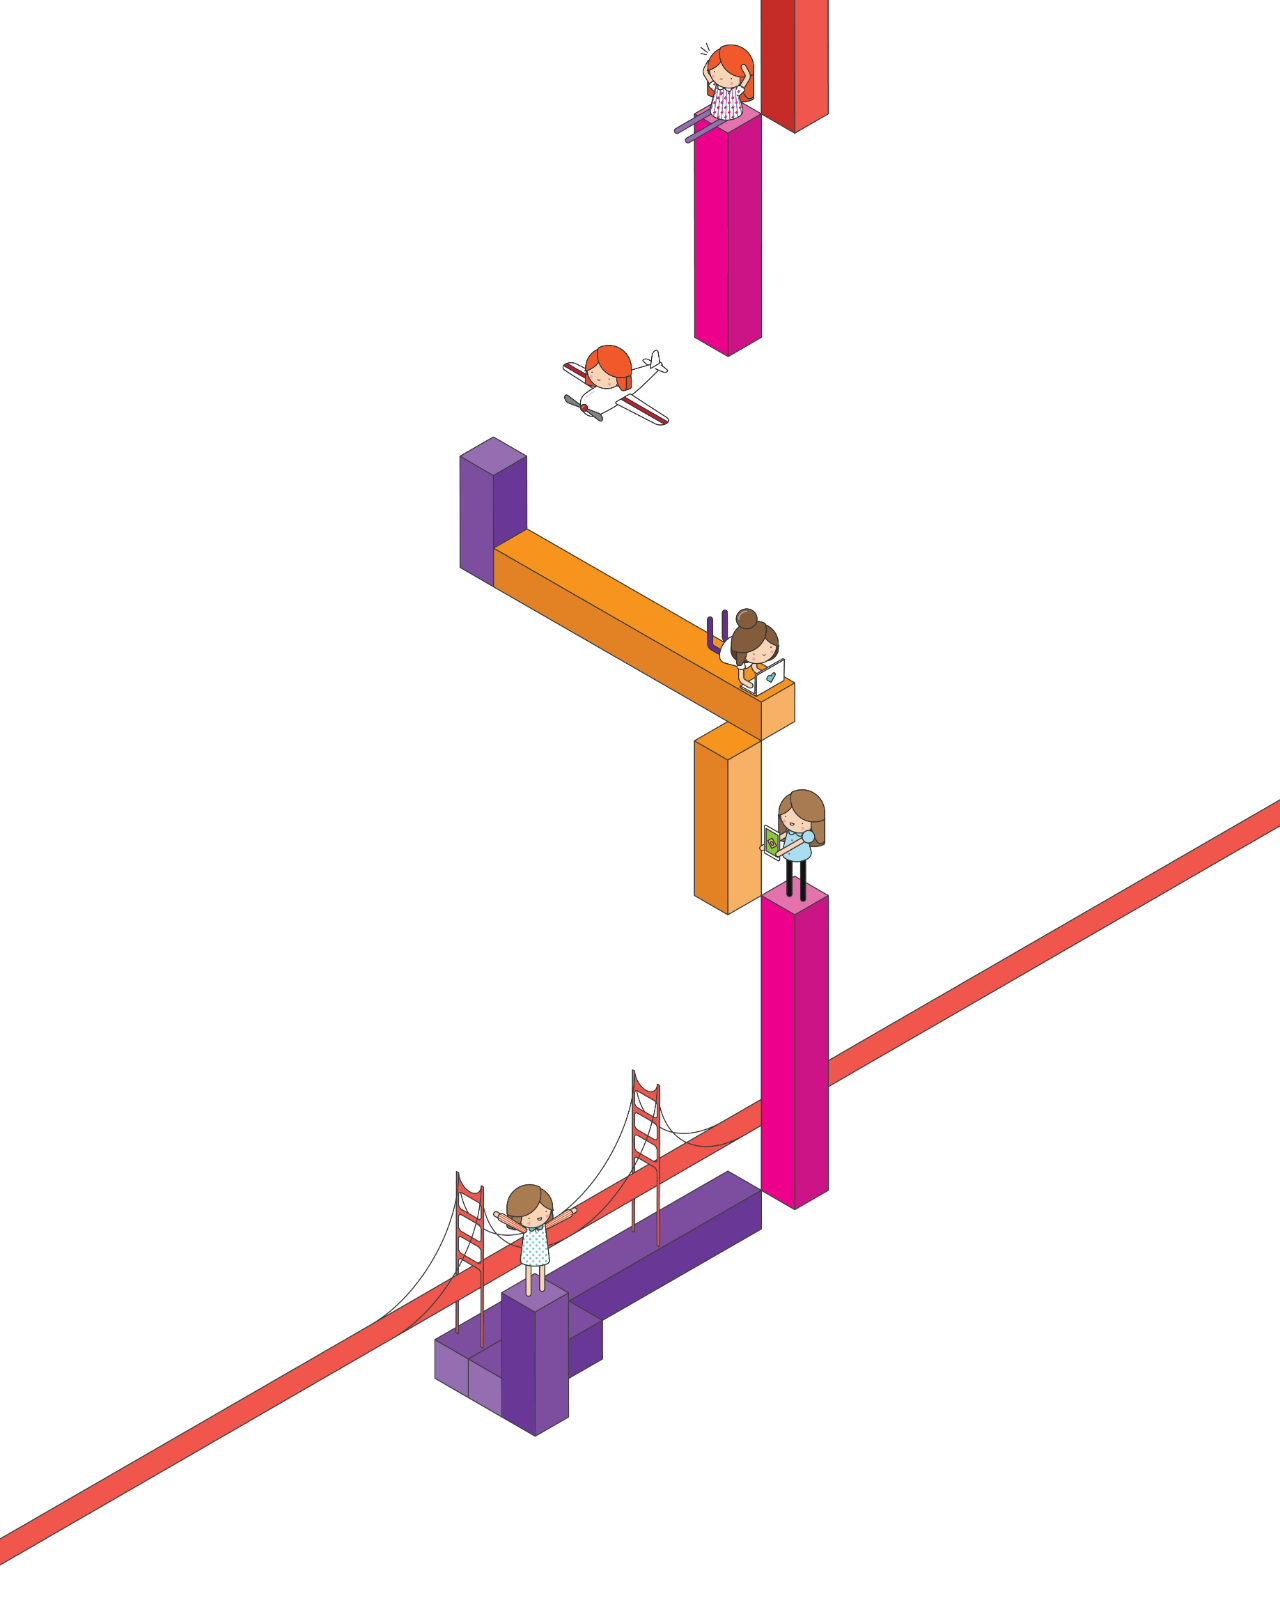
==== commit 41e77295: "about me page." ====
--- a/aboutme.html
+++ b/aboutme.html
@@ -52,7 +52,7 @@
 
         <div class="collapse navbar-collapse" id="bs-example-navbar-collapse-1">
           <ul class="nav navbar-nav navbar-right">
-            <li><a href="/works.html">Works</a></li>
+            <li><a href="works.html">Works</a></li>
             <li class="active"><a href="/aboutme.html">About me <span class="sr-only">(current)</span></a></li>
             <li><a href="http://soutoam.github.io/public/resume.pdf" target="_blank">Resume</a></li>
           </ul>
@@ -61,7 +61,7 @@
     </nav>
 
     <div class="container container-theme">
-      <div class="row">
+    
         <div class="heading-container">
           <h1 class="heading journey">My designer journey</h1>
         </div>
